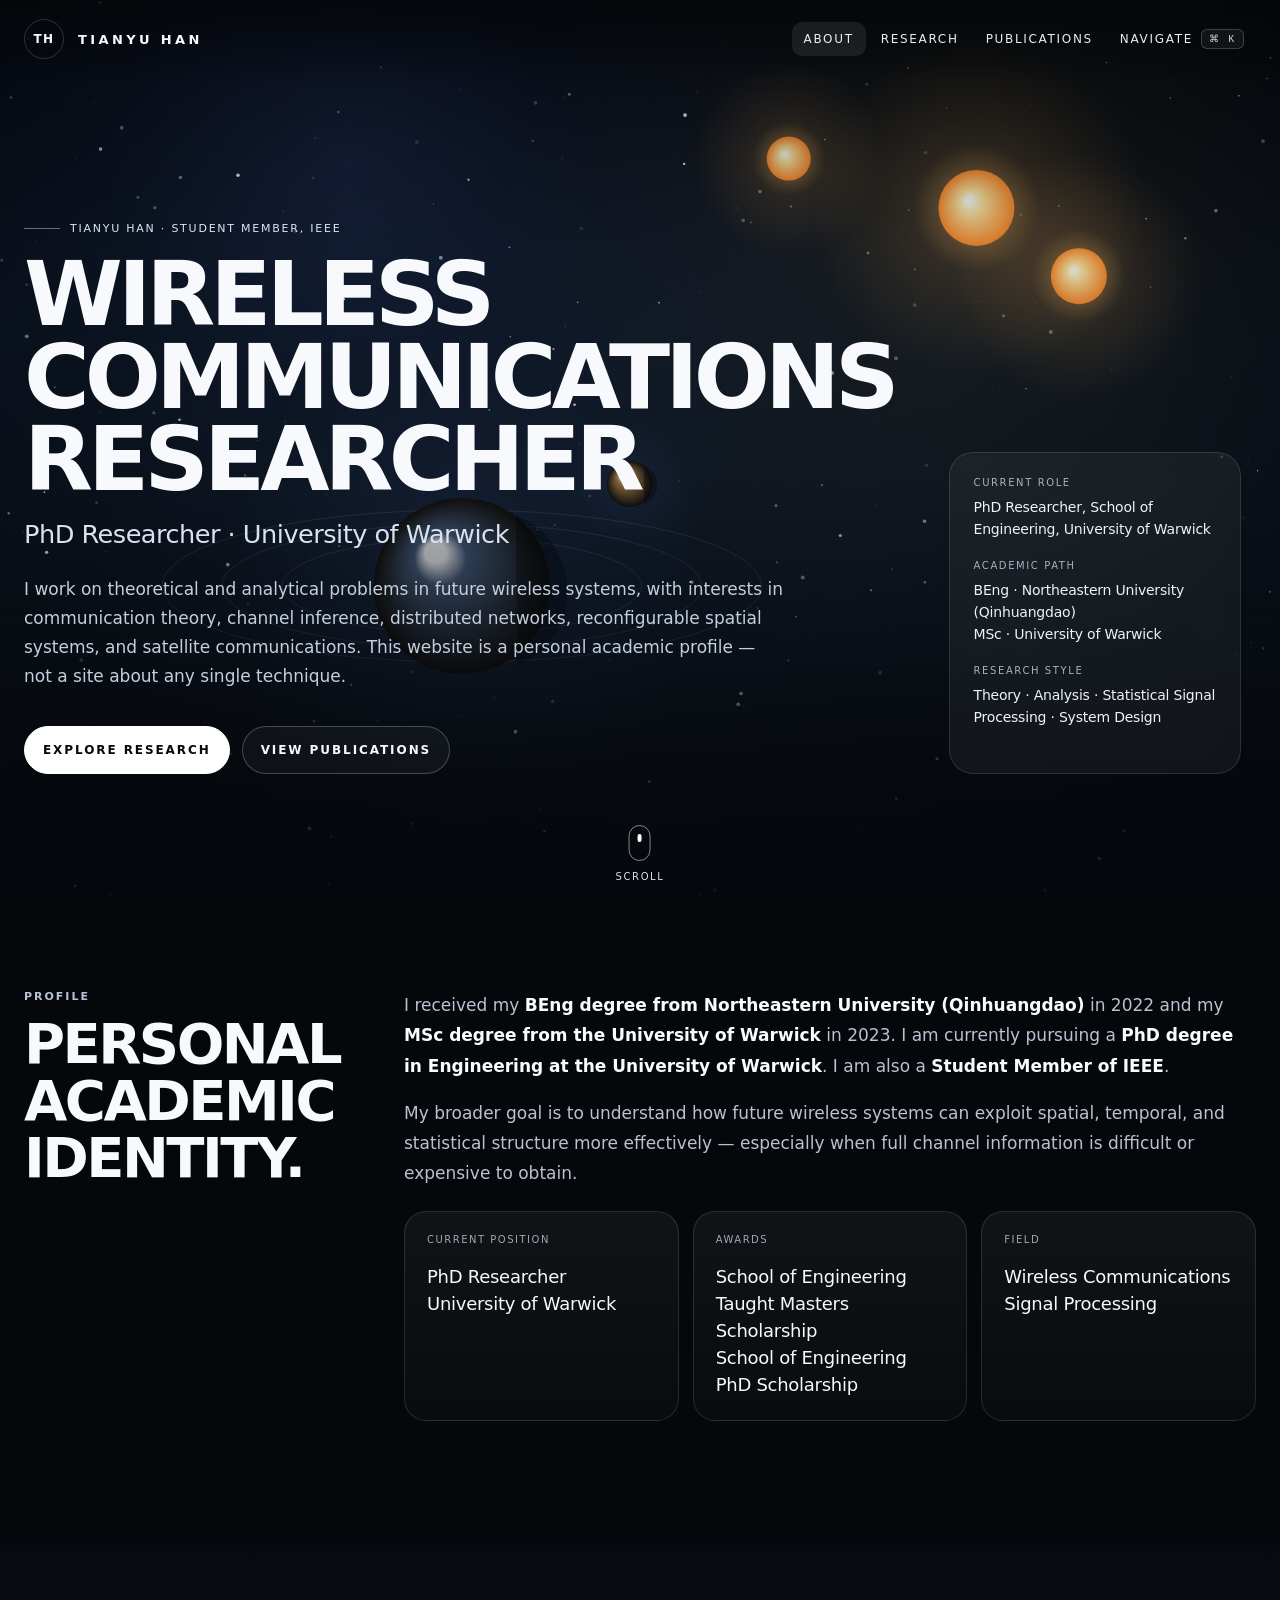
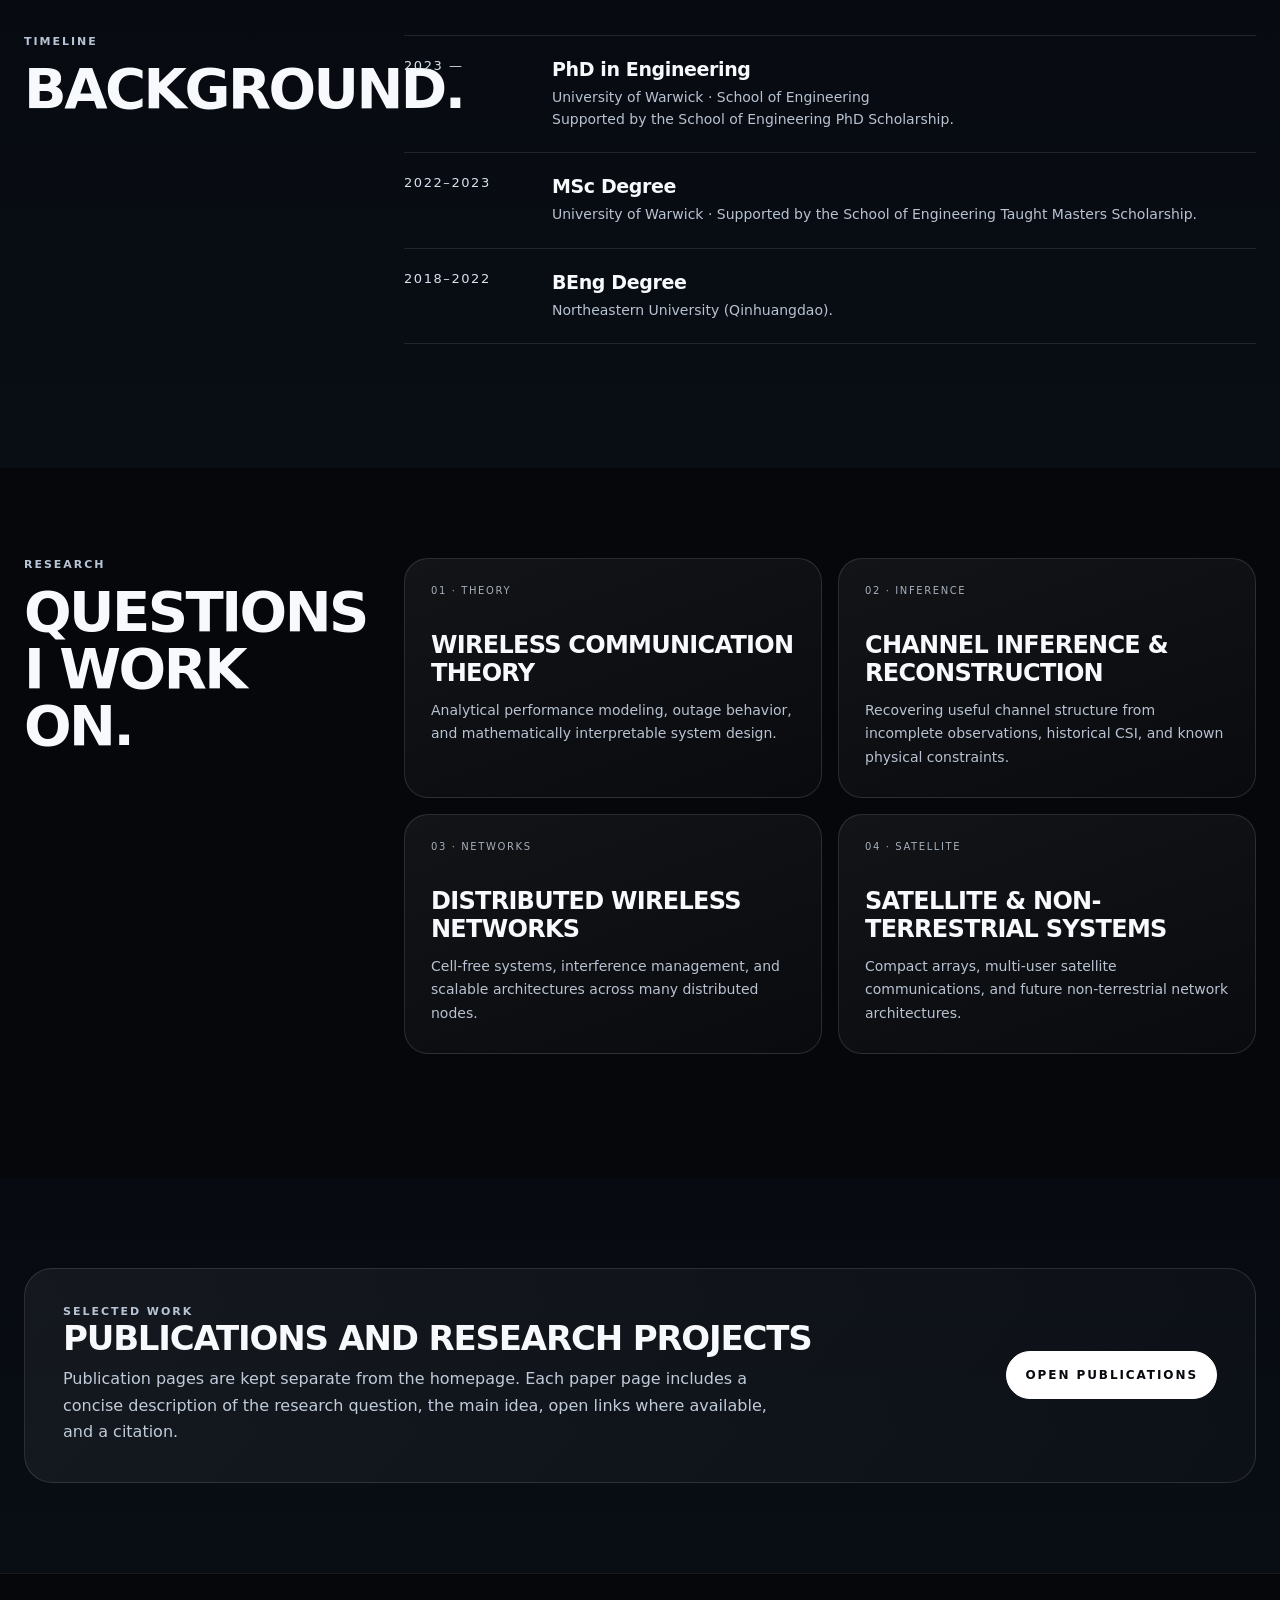
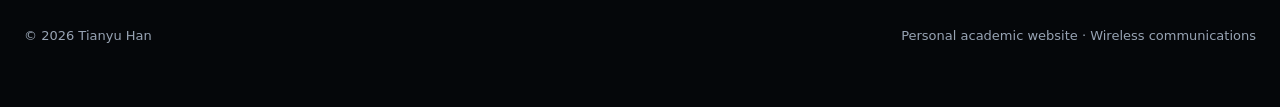
==== index.html @ faf84bc4 "Add files via upload" ====
<!doctype html>
<html lang="en">
<head>
  <meta charset="utf-8">
  <meta name="viewport" content="width=device-width,initial-scale=1">
  <meta name="theme-color" content="#05070a">
  <meta name="description" content="Tianyu Han — PhD researcher in wireless communications at the University of Warwick.">
  <title>Tianyu Han — Wireless Communications Researcher</title>
  <link rel="icon" href="favicon.svg" type="image/svg+xml">
  <link rel="stylesheet" href="styles.css">
</head>
<body>
<nav class="nav">
  <div class="container nav-inner">
    <a class="brand" href="index.html"><span class="brand-mark">TH</span> Tianyu Han</a>
    <div class="nav-links">
      <a class="nav-link active" href="index.html">About</a>
      <a class="nav-link" href="research.html">Research</a>
      <a class="nav-link" href="publications.html">Publications</a>
      <button class="cmd-btn" data-command-open>Navigate <kbd>⌘ K</kbd></button>
    </div>
  </div>
</nav>

<main>
<section class="hero">
  <canvas id="heroSpace"></canvas>
  <div class="container hero-content">
    <div>
      <div class="eyebrow reveal">Tianyu Han · Student Member, IEEE</div>
      <h1 class="reveal">Wireless Communications<br>Researcher</h1>
      <div class="role reveal">PhD Researcher · University of Warwick</div>
      <div class="hero-copy reveal">
        I work on theoretical and analytical problems in future wireless systems, with interests in
        communication theory, channel inference, distributed networks, reconfigurable spatial systems,
        and satellite communications. This website is a personal academic profile — not a site about any
        single technique.
      </div>
      <div class="hero-actions reveal">
        <a class="btn primary" data-magnetic href="research.html">Explore research</a>
        <a class="btn" data-magnetic href="publications.html">View publications</a>
      </div>
    </div>

    <aside class="hero-side reveal">
      <div class="side-label">Current role</div>
      <div class="side-value">PhD Researcher, School of Engineering, University of Warwick</div>
      <div class="side-label">Academic path</div>
      <div class="side-value">BEng · Northeastern University (Qinhuangdao)<br>MSc · University of Warwick</div>
      <div class="side-label">Research style</div>
      <div class="side-value">Theory · Analysis · Statistical Signal Processing · System Design</div>
    </aside>
  </div>
  <div class="scroll-indicator">
    <div class="mouse"></div>
    <span>Scroll</span>
  </div>
</section>

<section class="section">
  <div class="container section-header">
    <div class="reveal">
      <div class="kicker">Profile</div>
      <h2>Personal academic identity.</h2>
    </div>
    <div>
      <div class="prose reveal">
        <p>
          I received my <strong>BEng degree from Northeastern University (Qinhuangdao)</strong> in 2022 and my
          <strong>MSc degree from the University of Warwick</strong> in 2023. I am currently pursuing a
          <strong>PhD degree in Engineering at the University of Warwick</strong>. I am also a
          <strong>Student Member of IEEE</strong>.
        </p>
        <p>
          My broader goal is to understand how future wireless systems can exploit spatial, temporal, and statistical
          structure more effectively — especially when full channel information is difficult or expensive to obtain.
        </p>
      </div>

      <div class="stat-grid reveal">
        <div class="stat-card">
          <div class="stat-label">Current position</div>
          <div class="stat-value">PhD Researcher<br>University of Warwick</div>
        </div>
        <div class="stat-card">
          <div class="stat-label">Awards</div>
          <div class="stat-value">School of Engineering Taught Masters Scholarship<br>School of Engineering PhD Scholarship</div>
        </div>
        <div class="stat-card">
          <div class="stat-label">Field</div>
          <div class="stat-value">Wireless Communications<br>Signal Processing</div>
        </div>
      </div>
    </div>
  </div>
</section>

<section class="section alt">
  <div class="container section-header">
    <div class="reveal">
      <div class="kicker">Timeline</div>
      <h2>Background.</h2>
    </div>
    <div class="timeline reveal">
      <div class="timeline-row">
        <div class="timeline-year">2023 —</div>
        <div>
          <div class="timeline-title">PhD in Engineering</div>
          <div class="timeline-meta">University of Warwick · School of Engineering<br>Supported by the School of Engineering PhD Scholarship.</div>
        </div>
      </div>
      <div class="timeline-row">
        <div class="timeline-year">2022–2023</div>
        <div>
          <div class="timeline-title">MSc Degree</div>
          <div class="timeline-meta">University of Warwick · Supported by the School of Engineering Taught Masters Scholarship.</div>
        </div>
      </div>
      <div class="timeline-row">
        <div class="timeline-year">2018–2022</div>
        <div>
          <div class="timeline-title">BEng Degree</div>
          <div class="timeline-meta">Northeastern University (Qinhuangdao).</div>
        </div>
      </div>
    </div>
  </div>
</section>

<section class="section">
  <div class="container section-header">
    <div class="reveal">
      <div class="kicker">Research</div>
      <h2>Questions I work on.</h2>
    </div>
    <div class="research-grid">
      <a class="research-card reveal" href="research.html#theory">
        <div class="research-index">01 · Theory</div>
        <h3>Wireless communication theory</h3>
        <p>Analytical performance modeling, outage behavior, and mathematically interpretable system design.</p>
      </a>
      <a class="research-card reveal" href="research.html#inference">
        <div class="research-index">02 · Inference</div>
        <h3>Channel inference & reconstruction</h3>
        <p>Recovering useful channel structure from incomplete observations, historical CSI, and known physical constraints.</p>
      </a>
      <a class="research-card reveal" href="research.html#distributed">
        <div class="research-index">03 · Networks</div>
        <h3>Distributed wireless networks</h3>
        <p>Cell-free systems, interference management, and scalable architectures across many distributed nodes.</p>
      </a>
      <a class="research-card reveal" href="research.html#satellite">
        <div class="research-index">04 · Satellite</div>
        <h3>Satellite & non-terrestrial systems</h3>
        <p>Compact arrays, multi-user satellite communications, and future non-terrestrial network architectures.</p>
      </a>
    </div>
  </div>
</section>

<section class="section alt">
  <div class="container">
    <div class="cta-band reveal">
      <div>
        <div class="kicker">Selected work</div>
        <h3>Publications and research projects</h3>
        <p>
          Publication pages are kept separate from the homepage. Each paper page includes a concise description of the
          research question, the main idea, open links where available, and a citation.
        </p>
      </div>
      <a class="btn primary" href="publications.html">Open publications</a>
    </div>
  </div>
</section>
</main>

<footer class="footer">
  <div class="container footer-row">
    <div>© 2026 Tianyu Han</div>
    <div>Personal academic website · Wireless communications</div>
  </div>
</footer>


<div class="command-overlay">
  <div class="command" role="dialog" aria-modal="true" aria-label="Quick navigation">
    <input type="text" placeholder="Search pages or publications…">
    <div class="command-list">
      <div class="command-item" data-href="index.html"><span>About Tianyu Han</span><small>Home</small></div>
      <div class="command-item" data-href="research.html"><span>Research</span><small>Overview</small></div>
      <div class="command-item" data-href="publications.html"><span>Publications</span><small>Selected work</small></div>
      <div class="command-item" data-href="papers/cell-free-fama.html"><span>Cell-Free Fluid Antenna Multiple Access Networks</span><small>TWC 2025</small></div>
      <div class="command-item" data-href="papers/satellite-fluid-array.html"><span>Compact Ultra Massive Array for Satellite Communications</span><small>JSAC 2026</small></div>
      <div class="command-item" data-href="papers/semi-blind-fas.html"><span>Semi-Blind Port Selection</span><small>TWC 2026</small></div>
      <div class="command-item" data-href="papers/cell-free-performance.html"><span>Performance Analysis in Cell-Free Networks</span><small>GLOBECOM 2025</small></div>
    </div>
  </div>
</div>

<script src="script.js"></script>
</body>
</html>
---- styles.css ----
:root{
  --bg:#05070a;
  --bg-2:#0a0f16;
  --surface:#0d131b;
  --surface-2:#121a24;
  --panel:rgba(255,255,255,.04);
  --line:rgba(255,255,255,.12);
  --text:#f7f9fc;
  --muted:#b8c2d1;
  --muted-2:#8d97a6;
  --accent:#d6b26a;
  --accent-2:#6ea6ff;
  --radius:22px;
  --max:1240px;
  --mx:50vw;
  --my:40vh;
}
*{box-sizing:border-box}
html{scroll-behavior:smooth}
body{
  margin:0;
  color:var(--text);
  background:
    radial-gradient(1100px 680px at var(--mx) var(--my), rgba(110,166,255,.08), transparent 62%),
    linear-gradient(180deg,#05070a 0%,#06090e 28%,#070b11 60%,#05070a 100%);
  font-family:Inter, ui-sans-serif, system-ui, -apple-system, BlinkMacSystemFont, "Segoe UI", sans-serif;
  overflow-x:hidden;
}
a{color:inherit;text-decoration:none}
button,input{font:inherit}
img{max-width:100%;display:block}
::selection{background:rgba(214,178,106,.32)}
.container{width:min(var(--max),calc(100% - 48px));margin:auto}

.nav{
  position:fixed;top:0;left:0;right:0;z-index:100;
  background:linear-gradient(180deg,rgba(5,7,10,.82),rgba(5,7,10,.42),transparent);
  transition:.2s ease
}
.nav.scrolled{background:rgba(5,7,10,.78);backdrop-filter:blur(14px);border-bottom:1px solid rgba(255,255,255,.06)}
.nav-inner{height:78px;display:flex;align-items:center;justify-content:space-between;gap:22px}
.brand{
  display:flex;align-items:center;gap:14px;
  font-size:13px;text-transform:uppercase;letter-spacing:.26em;font-weight:720
}
.brand-mark{
  width:40px;height:40px;border:1px solid rgba(255,255,255,.16);border-radius:50%;
  display:grid;place-items:center;font-size:12px;letter-spacing:.12em
}
.nav-links{display:flex;align-items:center;gap:3px}
.nav-link,.cmd-btn{
  border:0;background:transparent;color:#e8edf6;padding:10px 12px;border-radius:10px;
  font-size:12px;text-transform:uppercase;letter-spacing:.14em;cursor:pointer;transition:.18s ease
}
.nav-link:hover,.nav-link.active,.cmd-btn:hover{background:rgba(255,255,255,.08)}
.cmd-btn{display:flex;align-items:center;gap:8px}
kbd{
  font-size:10px;padding:3px 7px;border:1px solid rgba(255,255,255,.18);
  border-radius:6px;color:#cfd6e0;background:rgba(255,255,255,.05)
}

.hero{
  position:relative;min-height:100svh;display:grid;align-items:end;
  overflow:hidden;background:#04070b
}
.hero canvas{position:absolute;inset:0;width:100%;height:100%;z-index:0}
.hero::after{
  content:"";position:absolute;inset:0;z-index:1;
  background:
    linear-gradient(180deg,rgba(2,4,7,.38) 0%,rgba(2,4,7,.14) 28%,rgba(4,7,11,.25) 54%,rgba(4,7,11,.92) 100%);
}
.hero-content{
  position:relative;z-index:2;padding:160px 0 72px;
  display:grid;grid-template-columns:1.05fr .95fr;gap:54px;align-items:end
}
.eyebrow{
  display:inline-flex;align-items:center;gap:10px;
  font-size:11px;text-transform:uppercase;letter-spacing:.16em;color:#dbe5f3
}
.eyebrow::before{
  content:"";width:36px;height:1px;background:rgba(255,255,255,.4)
}
.hero h1{
  margin:18px 0 16px;max-width:920px;
  font-size:clamp(56px,7vw,98px);line-height:.92;letter-spacing:-.055em;
  text-transform:uppercase;font-weight:720
}
.hero .role{
  font-size:clamp(20px,2vw,26px);line-height:1.4;color:#d9e2ef;letter-spacing:-.02em
}
.hero-copy{
  max-width:760px;color:#c3cfdd;font-size:17px;line-height:1.72;margin-top:22px
}
.hero-actions{display:flex;gap:12px;flex-wrap:wrap;margin-top:34px}
.btn{
  min-height:48px;padding:0 18px;border-radius:999px;border:1px solid rgba(255,255,255,.22);
  background:rgba(255,255,255,.04);color:var(--text);display:inline-flex;align-items:center;justify-content:center;
  font-size:12px;text-transform:uppercase;letter-spacing:.16em;font-weight:700;cursor:pointer;transition:.2s ease
}
.btn:hover{transform:translateY(-2px);background:rgba(255,255,255,.08)}
.btn.primary{background:#fff;color:#07090e;border-color:#fff}
.hero-side{
  justify-self:end;max-width:360px;padding:24px;border-radius:24px;background:rgba(255,255,255,.05);
  border:1px solid rgba(255,255,255,.12);backdrop-filter:blur(10px)
}
.side-label{
  font-size:10px;text-transform:uppercase;letter-spacing:.16em;color:#b4becc;margin-bottom:9px
}
.side-value{
  font-size:17px;line-height:1.55;letter-spacing:-.015em;margin-bottom:18px;color:#f4f7fb
}
.scroll-indicator{
  position:absolute;left:50%;bottom:18px;transform:translateX(-50%);
  z-index:3;display:flex;flex-direction:column;align-items:center;gap:10px;
  font-size:10px;text-transform:uppercase;letter-spacing:.16em;color:#d9e1ed
}
.scroll-indicator .mouse{
  width:22px;height:36px;border:1px solid rgba(255,255,255,.5);border-radius:999px;position:relative
}
.scroll-indicator .mouse::before{
  content:"";position:absolute;left:50%;top:8px;transform:translateX(-50%);
  width:4px;height:8px;border-radius:999px;background:#fff;animation:scrollDot 1.5s infinite
}
@keyframes scrollDot{
  0%{opacity:0;transform:translate(-50%,0)}
  30%{opacity:1}
  100%{opacity:0;transform:translate(-50%,12px)}
}

.section{position:relative;padding:90px 0;background:var(--bg)}
.section.alt{background:linear-gradient(180deg,#070b11 0%,#090e14 100%)}
.section-header{
  display:grid;grid-template-columns:320px 1fr;gap:60px;align-items:start;margin-bottom:34px
}
.kicker{
  font-size:11px;text-transform:uppercase;letter-spacing:.18em;color:#b8c4d5;font-weight:740
}
.section h2{
  margin:12px 0 0;font-size:clamp(34px,4.5vw,56px);line-height:1.02;letter-spacing:-.045em;
  text-transform:uppercase;font-weight:700
}
.prose{font-size:17px;line-height:1.78;color:var(--muted)}
.prose p:first-child{margin-top:0}
.prose strong{color:#f8fbff}

.stat-grid{display:grid;grid-template-columns:repeat(3,1fr);gap:14px;margin-top:22px}
.stat-card{
  min-height:150px;padding:22px;border-radius:22px;border:1px solid var(--line);
  background:linear-gradient(180deg,rgba(255,255,255,.05),rgba(255,255,255,.02))
}
.stat-label{font-size:10px;text-transform:uppercase;letter-spacing:.15em;color:#9ea8b5}
.stat-value{margin-top:18px;font-size:18px;line-height:1.5;letter-spacing:-.015em}
.timeline{border-top:1px solid rgba(255,255,255,.1)}
.timeline-row{
  display:grid;grid-template-columns:120px 1fr;gap:28px;
  padding:22px 0;border-bottom:1px solid rgba(255,255,255,.1)
}
.timeline-year{font-size:13px;color:#d7e1ef;text-transform:uppercase;letter-spacing:.12em}
.timeline-title{font-size:19px;letter-spacing:-.02em;font-weight:650}
.timeline-meta{margin-top:6px;color:var(--muted);line-height:1.6;font-size:14px}

.research-grid{display:grid;grid-template-columns:repeat(2,minmax(0,1fr));gap:16px}
.research-card{
  min-height:240px;padding:26px;border-radius:24px;border:1px solid var(--line);
  background:linear-gradient(160deg,rgba(255,255,255,.055),rgba(255,255,255,.02));
  transition:.2s ease
}
.research-card:hover{transform:translateY(-4px);box-shadow:0 14px 40px rgba(0,0,0,.22)}
.research-index{font-size:10px;text-transform:uppercase;letter-spacing:.16em;color:#a6b0bc}
.research-card h3{
  margin:36px 0 12px;font-size:24px;line-height:1.15;letter-spacing:-.03em;text-transform:uppercase
}
.research-card p{margin:0;color:var(--muted);line-height:1.66;font-size:14px}

.cta-band{
  display:grid;grid-template-columns:1fr auto;gap:26px;align-items:center;
  padding:36px 38px;border-radius:28px;border:1px solid rgba(255,255,255,.12);
  background:linear-gradient(135deg,rgba(255,255,255,.055),rgba(255,255,255,.02))
}
.cta-band h3{margin:0 0 8px;font-size:34px;letter-spacing:-.035em;text-transform:uppercase}
.cta-band p{margin:0;color:#c0cbda;line-height:1.66;max-width:720px}

.page-hero{
  padding:152px 0 62px;
  background:
    linear-gradient(180deg,rgba(6,9,14,.72),rgba(6,9,14,.9)),
    radial-gradient(900px 380px at 50% -5%, rgba(214,178,106,.12), transparent 55%);
}
.page-hero h1{
  margin:14px 0 16px;font-size:clamp(44px,5vw,70px);line-height:.98;letter-spacing:-.05em;
  text-transform:uppercase;font-weight:720
}
.page-hero p{max-width:760px;color:#c3cfdd;font-size:17px;line-height:1.74}

.pub-groups{display:grid;gap:56px}
.group-head{display:flex;justify-content:space-between;gap:24px;align-items:end;margin-bottom:20px}
.group-head h2{margin:0;font-size:30px;letter-spacing:-.035em;text-transform:uppercase}
.group-head span{font-size:12px;color:#93a0b1;text-transform:uppercase;letter-spacing:.14em}
.pub-grid{display:grid;grid-template-columns:repeat(2,minmax(0,1fr));gap:18px}
.pub-card{
  min-height:500px;padding:24px;border-radius:24px;border:1px solid var(--line);
  background:linear-gradient(160deg,rgba(255,255,255,.055),rgba(255,255,255,.02));
  position:relative;overflow:hidden;transition:.2s ease
}
.pub-card:hover{transform:translateY(-5px);box-shadow:0 14px 42px rgba(0,0,0,.24)}
.pub-top{display:flex;justify-content:space-between;gap:12px}
.pub-num{font-size:10px;text-transform:uppercase;letter-spacing:.16em;color:#a8b2bf}
.pub-venue{font-size:11px;padding:7px 9px;border-radius:999px;background:rgba(255,255,255,.08);color:#d4dbe5}
.pub-card h3{
  margin:28px 0 13px;font-size:25px;line-height:1.16;letter-spacing:-.035em;text-transform:uppercase
}
.pub-authors{font-size:13px;color:var(--muted);line-height:1.55}
.pub-thumb{
  margin-top:18px;height:185px;border-radius:16px;border:1px solid rgba(255,255,255,.12);
  overflow:hidden;background:#0d131b;display:flex;align-items:center
}
.pub-thumb img{width:100%;height:100%;object-fit:cover}
.pub-thumb.placeholder{padding:18px;color:#a8b2c0;font-size:13px;line-height:1.58}
.pub-bottom{
  position:absolute;left:24px;right:24px;bottom:22px;display:flex;align-items:center;justify-content:space-between
}
.pub-open{font-size:12px;text-transform:uppercase;letter-spacing:.15em;font-weight:740}
.circle-arrow{width:36px;height:36px;border-radius:50%;display:grid;place-items:center;background:#fff;color:#07090e}

.paper-hero{
  padding:140px 0 48px;
  background:
    linear-gradient(180deg,rgba(6,9,14,.76),rgba(6,9,14,.92)),
    radial-gradient(800px 320px at 50% 0%, rgba(110,166,255,.11), transparent 60%);
}
.back{font-size:12px;text-transform:uppercase;letter-spacing:.15em;color:#d3dbe5}
.paper-title{
  max-width:980px;margin:24px 0 18px;font-size:clamp(38px,4.7vw,62px);line-height:1.04;
  letter-spacing:-.045em;text-transform:uppercase;font-weight:720
}
.paper-authors{max-width:920px;color:#c8d3e2;font-size:16px;line-height:1.62}
.paper-meta{display:flex;gap:8px;flex-wrap:wrap;margin-top:24px}
.pill{
  font-size:11px;padding:7px 9px;border-radius:999px;background:rgba(255,255,255,.07);
  border:1px solid rgba(255,255,255,.12);color:#dde5f0;text-transform:uppercase;letter-spacing:.08em
}
.paper-layout{display:grid;grid-template-columns:minmax(0,1fr) 310px;gap:22px;padding:24px 0 88px}
.paper-main,.paper-side{
  border:1px solid var(--line);border-radius:24px;
  background:linear-gradient(160deg,rgba(255,255,255,.055),rgba(255,255,255,.02))
}
.paper-main{padding:30px}
.paper-main h2{
  margin:10px 0 14px;font-size:25px;letter-spacing:-.025em;text-transform:uppercase
}
.paper-main p,.paper-main li{color:var(--muted);line-height:1.76}
.paper-main ul{padding-left:20px}
.figure-wrap{
  margin:26px 0 28px;padding:18px;border-radius:18px;background:rgba(255,255,255,.03);
  border:1px solid rgba(255,255,255,.11)
}
.figure-wrap img{border-radius:10px;border:1px solid rgba(255,255,255,.12)}
.figure-caption{margin-top:12px;font-size:12px;color:#aab5c3;line-height:1.6}
.paper-side{padding:20px;height:max-content;position:sticky;top:98px}
.side-label{font-size:10px;text-transform:uppercase;letter-spacing:.16em;color:#a8b2bf;margin-bottom:8px}
.side-value{font-size:14px;line-height:1.58;margin-bottom:20px;overflow-wrap:anywhere;color:#eef3fb}
.citation{
  background:rgba(255,255,255,.035);border:1px solid rgba(255,255,255,.12);border-radius:14px;
  padding:16px;color:#d7dee9;font-family:ui-monospace,SFMono-Regular,Menlo,monospace;font-size:12px;line-height:1.6
}
.link-row{display:flex;gap:10px;flex-wrap:wrap;margin-top:28px}
.copy{width:100%;margin-top:10px}

.command-overlay{
  position:fixed;inset:0;z-index:130;display:none;place-items:start center;padding-top:12vh;
  background:rgba(5,7,10,.72);backdrop-filter:blur(16px)
}
.command-overlay.open{display:grid}
.command{
  width:min(720px,calc(100% - 28px));border:1px solid rgba(255,255,255,.12);border-radius:22px;
  overflow:hidden;background:#0b1017;box-shadow:0 30px 100px rgba(0,0,0,.45)
}
.command input{
  width:100%;height:64px;border:0;border-bottom:1px solid rgba(255,255,255,.1);
  background:transparent;color:#f7f9fc;outline:0;padding:0 18px;font-size:16px
}
.command-list{padding:8px;max-height:430px;overflow:auto}
.command-item{
  padding:12px 13px;border-radius:12px;display:flex;justify-content:space-between;gap:18px;
  cursor:pointer;color:#d6deea
}
.command-item:hover{background:rgba(255,255,255,.06)}
.command-item small{color:#9ba7b7}

.footer{
  padding:54px 0 64px;border-top:1px solid rgba(255,255,255,.08);color:#97a3b3;font-size:13px;
  background:#05070a
}
.footer-row{display:flex;justify-content:space-between;gap:20px;flex-wrap:wrap}

.not-found{min-height:75vh;display:grid;place-items:center;text-align:center;background:#05070a}
.not-found h1{margin:0;font-size:86px;letter-spacing:-.06em}
.not-found p{color:var(--muted)}

@media(max-width:980px){
  .hero-content,.section-header,.paper-layout{grid-template-columns:1fr}
  .hero-side{justify-self:start;max-width:100%}
  .stat-grid{grid-template-columns:1fr}
  .research-grid,.pub-grid{grid-template-columns:1fr}
  .paper-side{position:static}
}
@media(max-width:640px){
  .container{width:min(100% - 24px,var(--max))}
  .nav-links .nav-link{display:none}
  .hero h1{font-size:54px}
  .hero-content{padding-top:132px;padding-bottom:84px}
  .section{padding:68px 0}
  .timeline-row{grid-template-columns:82px 1fr}
  .cta-band{grid-template-columns:1fr;padding:28px}
  .group-head{display:block}.group-head span{display:block;margin-top:6px}
}
@media(prefers-reduced-motion:reduce){
  *{scroll-behavior:auto!important;transition:none!important;animation:none!important}
}
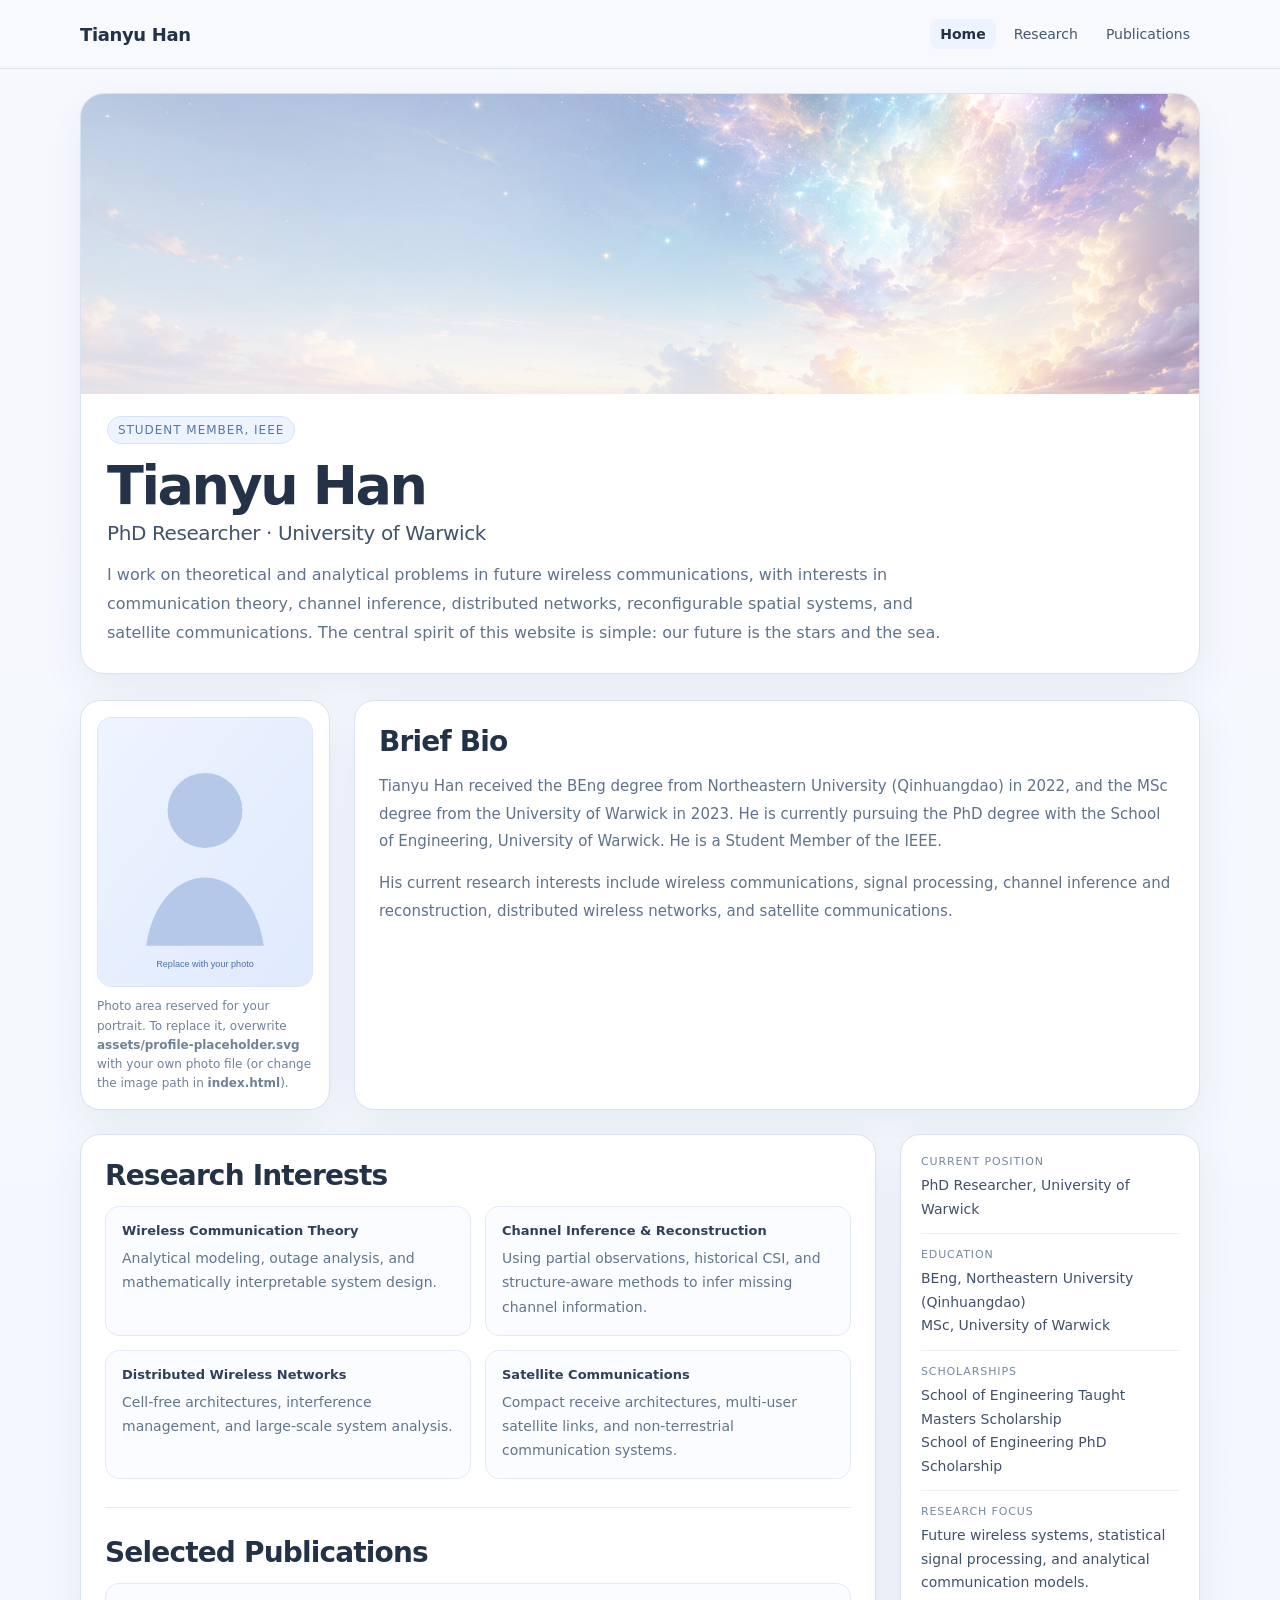
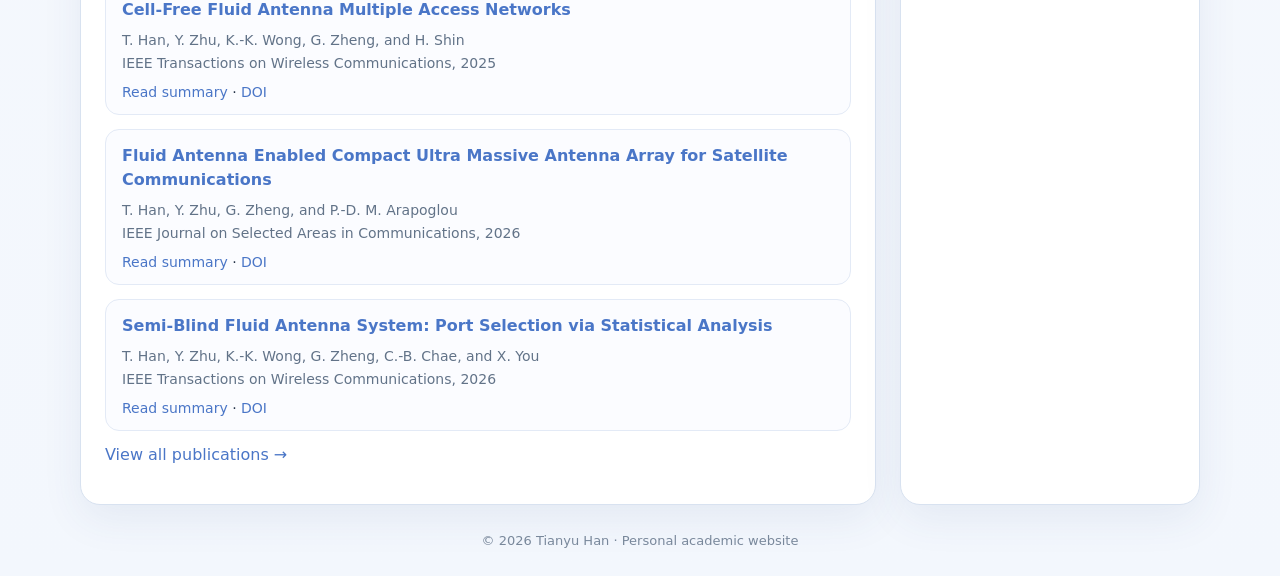
==== commit 9fe8d89e: "Add files via upload" ====
--- a/index.html
+++ b/index.html
@@ -3,201 +3,139 @@
 <head>
   <meta charset="utf-8">
   <meta name="viewport" content="width=device-width,initial-scale=1">
-  <meta name="theme-color" content="#05070a">
   <meta name="description" content="Tianyu Han — PhD researcher in wireless communications at the University of Warwick.">
-  <title>Tianyu Han — Wireless Communications Researcher</title>
+  <title>Tianyu Han</title>
   <link rel="icon" href="favicon.svg" type="image/svg+xml">
   <link rel="stylesheet" href="styles.css">
 </head>
 <body>
+
+<a class="skip" href="#main">Skip to content</a>
 <nav class="nav">
   <div class="container nav-inner">
-    <a class="brand" href="index.html"><span class="brand-mark">TH</span> Tianyu Han</a>
+    <div class="brand">Tianyu Han</div>
     <div class="nav-links">
-      <a class="nav-link active" href="index.html">About</a>
-      <a class="nav-link" href="research.html">Research</a>
-      <a class="nav-link" href="publications.html">Publications</a>
-      <button class="cmd-btn" data-command-open>Navigate <kbd>⌘ K</kbd></button>
+      <a href="index.html" style="font-weight:700;color:#243044;background:#eef4ff">Home</a><a href="research.html">Research</a><a href="publications.html">Publications</a>
     </div>
   </div>
 </nav>
 
-<main>
-<section class="hero">
-  <canvas id="heroSpace"></canvas>
-  <div class="container hero-content">
-    <div>
-      <div class="eyebrow reveal">Tianyu Han · Student Member, IEEE</div>
-      <h1 class="reveal">Wireless Communications<br>Researcher</h1>
-      <div class="role reveal">PhD Researcher · University of Warwick</div>
-      <div class="hero-copy reveal">
-        I work on theoretical and analytical problems in future wireless systems, with interests in
-        communication theory, channel inference, distributed networks, reconfigurable spatial systems,
-        and satellite communications. This website is a personal academic profile — not a site about any
-        single technique.
+
+<div class="container">
+  <header class="hero" aria-label="Homepage hero">
+    <div class="hero-cover" role="img" aria-label="Bright cosmic-ocean background representing a future among the stars and the sea"></div>
+    <div class="hero-body">
+      <div class="badge">Student Member, IEEE</div>
+      <h1>Tianyu Han</h1>
+      <p class="subtitle">PhD Researcher · University of Warwick</p>
+      <p class="statement">
+        I work on theoretical and analytical problems in future wireless communications, with interests in communication theory,
+        channel inference, distributed networks, reconfigurable spatial systems, and satellite communications.
+        The central spirit of this website is simple: our future is the stars and the sea.
+      </p>
+    </div>
+  </header>
+
+  <section class="profile-row" aria-label="Profile and photo">
+    <aside class="photo-card">
+      <img src="assets/profile-placeholder.svg" alt="Photo placeholder for Tianyu Han">
+      <div class="photo-note">
+        Photo area reserved for your portrait. To replace it, overwrite
+        <strong>assets/profile-placeholder.svg</strong> with your own photo file
+        (or change the image path in <strong>index.html</strong>).
       </div>
-      <div class="hero-actions reveal">
-        <a class="btn primary" data-magnetic href="research.html">Explore research</a>
-        <a class="btn" data-magnetic href="publications.html">View publications</a>
-      </div>
+    </aside>
+
+    <div class="content-card prose">
+      <section class="section" style="margin-top:0;padding-top:0">
+        <h2>Brief Bio</h2>
+        <p>
+          Tianyu Han received the BEng degree from Northeastern University (Qinhuangdao) in 2022,
+          and the MSc degree from the University of Warwick in 2023. He is currently pursuing the
+          PhD degree with the School of Engineering, University of Warwick. He is a Student Member of the IEEE.
+        </p>
+        <p>
+          His current research interests include wireless communications, signal processing, channel inference and
+          reconstruction, distributed wireless networks, and satellite communications.
+        </p>
+      </section>
+    </div>
+  </section>
+
+  <main id="main" class="main">
+    <div class="content-card">
+      <section class="section prose" id="interests" style="margin-top:0;padding-top:0">
+        <h2>Research Interests</h2>
+        <div class="simple-grid">
+          <div class="info-box">
+            <div class="title">Wireless Communication Theory</div>
+            <div class="text">Analytical modeling, outage analysis, and mathematically interpretable system design.</div>
+          </div>
+          <div class="info-box">
+            <div class="title">Channel Inference & Reconstruction</div>
+            <div class="text">Using partial observations, historical CSI, and structure-aware methods to infer missing channel information.</div>
+          </div>
+          <div class="info-box">
+            <div class="title">Distributed Wireless Networks</div>
+            <div class="text">Cell-free architectures, interference management, and large-scale system analysis.</div>
+          </div>
+          <div class="info-box">
+            <div class="title">Satellite Communications</div>
+            <div class="text">Compact receive architectures, multi-user satellite links, and non-terrestrial communication systems.</div>
+          </div>
+        </div>
+      </section>
+
+      <section class="section" id="selected-publications">
+        <h2>Selected Publications</h2>
+        <div class="pub-list">
+          
+    <div class="pub-item">
+      <div class="pub-title"><a href="papers/cell-free-fama.html">Cell-Free Fluid Antenna Multiple Access Networks</a></div>
+      <div class="pub-meta">T. Han, Y. Zhu, K.-K. Wong, G. Zheng, and H. Shin<br>IEEE Transactions on Wireless Communications, 2025</div>
+      <div class="pub-actions"><a href="papers/cell-free-fama.html">Read summary</a> · <a href="https://doi.org/10.1109/TWC.2025.3559441" target="_blank" rel="noopener">DOI</a></div>
+    </div>
+    
+    <div class="pub-item">
+      <div class="pub-title"><a href="papers/satellite-fluid-array.html">Fluid Antenna Enabled Compact Ultra Massive Antenna Array for Satellite Communications</a></div>
+      <div class="pub-meta">T. Han, Y. Zhu, G. Zheng, and P.-D. M. Arapoglou<br>IEEE Journal on Selected Areas in Communications, 2026</div>
+      <div class="pub-actions"><a href="papers/satellite-fluid-array.html">Read summary</a> · <a href="https://doi.org/10.1109/JSAC.2025.3616279" target="_blank" rel="noopener">DOI</a></div>
+    </div>
+    
+    <div class="pub-item">
+      <div class="pub-title"><a href="papers/semi-blind-fas.html">Semi-Blind Fluid Antenna System: Port Selection via Statistical Analysis</a></div>
+      <div class="pub-meta">T. Han, Y. Zhu, K.-K. Wong, G. Zheng, C.-B. Chae, and X. You<br>IEEE Transactions on Wireless Communications, 2026</div>
+      <div class="pub-actions"><a href="papers/semi-blind-fas.html">Read summary</a> · <a href="https://doi.org/10.1109/TWC.2026.3722171" target="_blank" rel="noopener">DOI</a></div>
+    </div>
+    
+        </div>
+        <p style="margin-top:14px"><a href="publications.html">View all publications →</a></p>
+      </section>
     </div>
 
-    <aside class="hero-side reveal">
-      <div class="side-label">Current role</div>
-      <div class="side-value">PhD Researcher, School of Engineering, University of Warwick</div>
-      <div class="side-label">Academic path</div>
-      <div class="side-value">BEng · Northeastern University (Qinhuangdao)<br>MSc · University of Warwick</div>
-      <div class="side-label">Research style</div>
-      <div class="side-value">Theory · Analysis · Statistical Signal Processing · System Design</div>
-    </aside>
-  </div>
-  <div class="scroll-indicator">
-    <div class="mouse"></div>
-    <span>Scroll</span>
-  </div>
-</section>
-
-<section class="section">
-  <div class="container section-header">
-    <div class="reveal">
-      <div class="kicker">Profile</div>
-      <h2>Personal academic identity.</h2>
-    </div>
-    <div>
-      <div class="prose reveal">
-        <p>
-          I received my <strong>BEng degree from Northeastern University (Qinhuangdao)</strong> in 2022 and my
-          <strong>MSc degree from the University of Warwick</strong> in 2023. I am currently pursuing a
-          <strong>PhD degree in Engineering at the University of Warwick</strong>. I am also a
-          <strong>Student Member of IEEE</strong>.
-        </p>
-        <p>
-          My broader goal is to understand how future wireless systems can exploit spatial, temporal, and statistical
-          structure more effectively — especially when full channel information is difficult or expensive to obtain.
-        </p>
-      </div>
-
-      <div class="stat-grid reveal">
-        <div class="stat-card">
-          <div class="stat-label">Current position</div>
-          <div class="stat-value">PhD Researcher<br>University of Warwick</div>
+    <aside class="side-card">
+      <div class="meta-list">
+        <div class="meta-item">
+          <div class="meta-title">Current Position</div>
+          <div class="meta-content">PhD Researcher, University of Warwick</div>
         </div>
-        <div class="stat-card">
-          <div class="stat-label">Awards</div>
-          <div class="stat-value">School of Engineering Taught Masters Scholarship<br>School of Engineering PhD Scholarship</div>
+        <div class="meta-item">
+          <div class="meta-title">Education</div>
+          <div class="meta-content">BEng, Northeastern University (Qinhuangdao)<br>MSc, University of Warwick</div>
         </div>
-        <div class="stat-card">
-          <div class="stat-label">Field</div>
-          <div class="stat-value">Wireless Communications<br>Signal Processing</div>
+        <div class="meta-item">
+          <div class="meta-title">Scholarships</div>
+          <div class="meta-content">School of Engineering Taught Masters Scholarship<br>School of Engineering PhD Scholarship</div>
+        </div>
+        <div class="meta-item">
+          <div class="meta-title">Research Focus</div>
+          <div class="meta-content">Future wireless systems, statistical signal processing, and analytical communication models.</div>
         </div>
       </div>
-    </div>
-  </div>
-</section>
+    </aside>
+  </main>
 
-<section class="section alt">
-  <div class="container section-header">
-    <div class="reveal">
-      <div class="kicker">Timeline</div>
-      <h2>Background.</h2>
-    </div>
-    <div class="timeline reveal">
-      <div class="timeline-row">
-        <div class="timeline-year">2023 —</div>
-        <div>
-          <div class="timeline-title">PhD in Engineering</div>
-          <div class="timeline-meta">University of Warwick · School of Engineering<br>Supported by the School of Engineering PhD Scholarship.</div>
-        </div>
-      </div>
-      <div class="timeline-row">
-        <div class="timeline-year">2022–2023</div>
-        <div>
-          <div class="timeline-title">MSc Degree</div>
-          <div class="timeline-meta">University of Warwick · Supported by the School of Engineering Taught Masters Scholarship.</div>
-        </div>
-      </div>
-      <div class="timeline-row">
-        <div class="timeline-year">2018–2022</div>
-        <div>
-          <div class="timeline-title">BEng Degree</div>
-          <div class="timeline-meta">Northeastern University (Qinhuangdao).</div>
-        </div>
-      </div>
-    </div>
-  </div>
-</section>
-
-<section class="section">
-  <div class="container section-header">
-    <div class="reveal">
-      <div class="kicker">Research</div>
-      <h2>Questions I work on.</h2>
-    </div>
-    <div class="research-grid">
-      <a class="research-card reveal" href="research.html#theory">
-        <div class="research-index">01 · Theory</div>
-        <h3>Wireless communication theory</h3>
-        <p>Analytical performance modeling, outage behavior, and mathematically interpretable system design.</p>
-      </a>
-      <a class="research-card reveal" href="research.html#inference">
-        <div class="research-index">02 · Inference</div>
-        <h3>Channel inference & reconstruction</h3>
-        <p>Recovering useful channel structure from incomplete observations, historical CSI, and known physical constraints.</p>
-      </a>
-      <a class="research-card reveal" href="research.html#distributed">
-        <div class="research-index">03 · Networks</div>
-        <h3>Distributed wireless networks</h3>
-        <p>Cell-free systems, interference management, and scalable architectures across many distributed nodes.</p>
-      </a>
-      <a class="research-card reveal" href="research.html#satellite">
-        <div class="research-index">04 · Satellite</div>
-        <h3>Satellite & non-terrestrial systems</h3>
-        <p>Compact arrays, multi-user satellite communications, and future non-terrestrial network architectures.</p>
-      </a>
-    </div>
-  </div>
-</section>
-
-<section class="section alt">
-  <div class="container">
-    <div class="cta-band reveal">
-      <div>
-        <div class="kicker">Selected work</div>
-        <h3>Publications and research projects</h3>
-        <p>
-          Publication pages are kept separate from the homepage. Each paper page includes a concise description of the
-          research question, the main idea, open links where available, and a citation.
-        </p>
-      </div>
-      <a class="btn primary" href="publications.html">Open publications</a>
-    </div>
-  </div>
-</section>
-</main>
-
-<footer class="footer">
-  <div class="container footer-row">
-    <div>© 2026 Tianyu Han</div>
-    <div>Personal academic website · Wireless communications</div>
-  </div>
-</footer>
-
-
-<div class="command-overlay">
-  <div class="command" role="dialog" aria-modal="true" aria-label="Quick navigation">
-    <input type="text" placeholder="Search pages or publications…">
-    <div class="command-list">
-      <div class="command-item" data-href="index.html"><span>About Tianyu Han</span><small>Home</small></div>
-      <div class="command-item" data-href="research.html"><span>Research</span><small>Overview</small></div>
-      <div class="command-item" data-href="publications.html"><span>Publications</span><small>Selected work</small></div>
-      <div class="command-item" data-href="papers/cell-free-fama.html"><span>Cell-Free Fluid Antenna Multiple Access Networks</span><small>TWC 2025</small></div>
-      <div class="command-item" data-href="papers/satellite-fluid-array.html"><span>Compact Ultra Massive Array for Satellite Communications</span><small>JSAC 2026</small></div>
-      <div class="command-item" data-href="papers/semi-blind-fas.html"><span>Semi-Blind Port Selection</span><small>TWC 2026</small></div>
-      <div class="command-item" data-href="papers/cell-free-performance.html"><span>Performance Analysis in Cell-Free Networks</span><small>GLOBECOM 2025</small></div>
-    </div>
-  </div>
+  <div class="footer">© 2026 Tianyu Han · Personal academic website</div>
 </div>
-
-<script src="script.js"></script>
 </body>
 </html>
--- a/styles.css
+++ b/styles.css
@@ -1,320 +1,210 @@
 
 :root{
-  --bg:#05070a;
-  --bg-2:#0a0f16;
-  --surface:#0d131b;
-  --surface-2:#121a24;
-  --panel:rgba(255,255,255,.04);
-  --line:rgba(255,255,255,.12);
-  --text:#f7f9fc;
-  --muted:#b8c2d1;
-  --muted-2:#8d97a6;
-  --accent:#d6b26a;
-  --accent-2:#6ea6ff;
-  --radius:22px;
-  --max:1240px;
-  --mx:50vw;
-  --my:40vh;
+  --bg:#f7f9fd;
+  --bg-soft:#edf3fb;
+  --panel:#ffffff;
+  --line:#d8e2f0;
+  --ink:#243247;
+  --muted:#60728a;
+  --blue:#4a76c7;
+  --blue-soft:#e9f1ff;
+  --gold:#cfaa6b;
+  --shadow:0 14px 40px rgba(53,82,130,.08);
+  --radius:18px;
+  --max:1120px;
 }
 *{box-sizing:border-box}
 html{scroll-behavior:smooth}
 body{
   margin:0;
-  color:var(--text);
+  color:var(--ink);
+  background:linear-gradient(180deg,#f7f9fd 0%,#f3f7fd 100%);
+  font-family:Inter,ui-sans-serif,system-ui,-apple-system,BlinkMacSystemFont,"Segoe UI",sans-serif;
+}
+a{color:var(--blue);text-decoration:none}
+a:hover{text-decoration:underline}
+img{max-width:100%;display:block}
+.container{width:min(var(--max),calc(100% - 40px));margin:auto}
+.skip{position:absolute;left:-9999px}
+.skip:focus{left:10px;top:10px;z-index:999;background:#fff;padding:8px 10px;border-radius:8px}
+
+.nav{
+  position:sticky;top:0;z-index:20;
+  background:rgba(247,249,253,.94);
+  border-bottom:1px solid rgba(216,226,240,.95);
+  backdrop-filter:blur(12px)
+}
+.nav-inner{
+  min-height:68px;display:flex;align-items:center;justify-content:space-between;gap:18px
+}
+.brand{
+  font-size:18px;font-weight:700;letter-spacing:-.02em;color:var(--ink)
+}
+.nav-links{display:flex;gap:8px;flex-wrap:wrap}
+.nav-links a{
+  font-size:14px;color:#47586e;padding:7px 10px;border-radius:8px
+}
+.nav-links a:hover{text-decoration:none;background:#eef4ff}
+
+.hero{
+  margin-top:24px;
+  border:1px solid var(--line);
+  border-radius:24px;
+  overflow:hidden;
+  background:var(--panel);
+  box-shadow:var(--shadow)
+}
+.hero-cover{
+  min-height:300px;
   background:
-    radial-gradient(1100px 680px at var(--mx) var(--my), rgba(110,166,255,.08), transparent 62%),
-    linear-gradient(180deg,#05070a 0%,#06090e 28%,#070b11 60%,#05070a 100%);
-  font-family:Inter, ui-sans-serif, system-ui, -apple-system, BlinkMacSystemFont, "Segoe UI", sans-serif;
-  overflow-x:hidden;
-}
-a{color:inherit;text-decoration:none}
-button,input{font:inherit}
-img{max-width:100%;display:block}
-::selection{background:rgba(214,178,106,.32)}
-.container{width:min(var(--max),calc(100% - 48px));margin:auto}
-
-.nav{
-  position:fixed;top:0;left:0;right:0;z-index:100;
-  background:linear-gradient(180deg,rgba(5,7,10,.82),rgba(5,7,10,.42),transparent);
-  transition:.2s ease
-}
-.nav.scrolled{background:rgba(5,7,10,.78);backdrop-filter:blur(14px);border-bottom:1px solid rgba(255,255,255,.06)}
-.nav-inner{height:78px;display:flex;align-items:center;justify-content:space-between;gap:22px}
-.brand{
-  display:flex;align-items:center;gap:14px;
-  font-size:13px;text-transform:uppercase;letter-spacing:.26em;font-weight:720
-}
-.brand-mark{
-  width:40px;height:40px;border:1px solid rgba(255,255,255,.16);border-radius:50%;
-  display:grid;place-items:center;font-size:12px;letter-spacing:.12em
-}
-.nav-links{display:flex;align-items:center;gap:3px}
-.nav-link,.cmd-btn{
-  border:0;background:transparent;color:#e8edf6;padding:10px 12px;border-radius:10px;
-  font-size:12px;text-transform:uppercase;letter-spacing:.14em;cursor:pointer;transition:.18s ease
-}
-.nav-link:hover,.nav-link.active,.cmd-btn:hover{background:rgba(255,255,255,.08)}
-.cmd-btn{display:flex;align-items:center;gap:8px}
-kbd{
-  font-size:10px;padding:3px 7px;border:1px solid rgba(255,255,255,.18);
-  border-radius:6px;color:#cfd6e0;background:rgba(255,255,255,.05)
-}
-
-.hero{
-  position:relative;min-height:100svh;display:grid;align-items:end;
-  overflow:hidden;background:#04070b
-}
-.hero canvas{position:absolute;inset:0;width:100%;height:100%;z-index:0}
-.hero::after{
-  content:"";position:absolute;inset:0;z-index:1;
-  background:
-    linear-gradient(180deg,rgba(2,4,7,.38) 0%,rgba(2,4,7,.14) 28%,rgba(4,7,11,.25) 54%,rgba(4,7,11,.92) 100%);
-}
-.hero-content{
-  position:relative;z-index:2;padding:160px 0 72px;
-  display:grid;grid-template-columns:1.05fr .95fr;gap:54px;align-items:end
-}
-.eyebrow{
-  display:inline-flex;align-items:center;gap:10px;
-  font-size:11px;text-transform:uppercase;letter-spacing:.16em;color:#dbe5f3
-}
-.eyebrow::before{
-  content:"";width:36px;height:1px;background:rgba(255,255,255,.4)
+    linear-gradient(180deg, rgba(255,255,255,.18), rgba(255,255,255,.34)),
+    url('assets/hero-future-stars.png') center/cover no-repeat;
+}
+.hero-body{
+  padding:22px 26px 26px;
+}
+.badge{
+  display:inline-flex;align-items:center;gap:8px;
+  padding:6px 10px;border-radius:999px;
+  background:#edf4ff;border:1px solid #d7e3fb;
+  color:#5876a6;font-size:12px;text-transform:uppercase;letter-spacing:.08em
 }
 .hero h1{
-  margin:18px 0 16px;max-width:920px;
-  font-size:clamp(56px,7vw,98px);line-height:.92;letter-spacing:-.055em;
-  text-transform:uppercase;font-weight:720
-}
-.hero .role{
-  font-size:clamp(20px,2vw,26px);line-height:1.4;color:#d9e2ef;letter-spacing:-.02em
-}
-.hero-copy{
-  max-width:760px;color:#c3cfdd;font-size:17px;line-height:1.72;margin-top:22px
-}
-.hero-actions{display:flex;gap:12px;flex-wrap:wrap;margin-top:34px}
-.btn{
-  min-height:48px;padding:0 18px;border-radius:999px;border:1px solid rgba(255,255,255,.22);
-  background:rgba(255,255,255,.04);color:var(--text);display:inline-flex;align-items:center;justify-content:center;
-  font-size:12px;text-transform:uppercase;letter-spacing:.16em;font-weight:700;cursor:pointer;transition:.2s ease
-}
-.btn:hover{transform:translateY(-2px);background:rgba(255,255,255,.08)}
-.btn.primary{background:#fff;color:#07090e;border-color:#fff}
-.hero-side{
-  justify-self:end;max-width:360px;padding:24px;border-radius:24px;background:rgba(255,255,255,.05);
-  border:1px solid rgba(255,255,255,.12);backdrop-filter:blur(10px)
-}
-.side-label{
-  font-size:10px;text-transform:uppercase;letter-spacing:.16em;color:#b4becc;margin-bottom:9px
-}
-.side-value{
-  font-size:17px;line-height:1.55;letter-spacing:-.015em;margin-bottom:18px;color:#f4f7fb
-}
-.scroll-indicator{
-  position:absolute;left:50%;bottom:18px;transform:translateX(-50%);
-  z-index:3;display:flex;flex-direction:column;align-items:center;gap:10px;
-  font-size:10px;text-transform:uppercase;letter-spacing:.16em;color:#d9e1ed
-}
-.scroll-indicator .mouse{
-  width:22px;height:36px;border:1px solid rgba(255,255,255,.5);border-radius:999px;position:relative
-}
-.scroll-indicator .mouse::before{
-  content:"";position:absolute;left:50%;top:8px;transform:translateX(-50%);
-  width:4px;height:8px;border-radius:999px;background:#fff;animation:scrollDot 1.5s infinite
-}
-@keyframes scrollDot{
-  0%{opacity:0;transform:translate(-50%,0)}
-  30%{opacity:1}
-  100%{opacity:0;transform:translate(-50%,12px)}
-}
-
-.section{position:relative;padding:90px 0;background:var(--bg)}
-.section.alt{background:linear-gradient(180deg,#070b11 0%,#090e14 100%)}
-.section-header{
-  display:grid;grid-template-columns:320px 1fr;gap:60px;align-items:start;margin-bottom:34px
-}
-.kicker{
-  font-size:11px;text-transform:uppercase;letter-spacing:.18em;color:#b8c4d5;font-weight:740
-}
+  margin:14px 0 8px;
+  font-size:clamp(36px,5vw,54px);
+  line-height:1.02;
+  letter-spacing:-.045em
+}
+.subtitle{
+  margin:0;color:#41536c;font-size:20px;letter-spacing:-.02em
+}
+.statement{
+  margin:16px 0 0;
+  font-size:16px;line-height:1.8;color:var(--muted);max-width:840px
+}
+
+.profile-row{
+  display:grid;grid-template-columns:250px 1fr;gap:24px;
+  margin-top:26px
+}
+.photo-card,.content-card,.side-card,.page-head,.paper-card{
+  background:var(--panel);border:1px solid var(--line);border-radius:20px;box-shadow:var(--shadow)
+}
+.photo-card{padding:16px;height:max-content}
+.photo-card img{
+  width:100%;aspect-ratio:4/5;object-fit:cover;border-radius:14px;border:1px solid #dde7f4;background:#eef3fb
+}
+.photo-note{
+  margin-top:10px;color:#70829a;font-size:12px;line-height:1.6
+}
+.content-card{padding:24px}
+.side-card{padding:20px}
+.main{
+  display:grid;grid-template-columns:minmax(0,1fr) 300px;gap:24px;
+  margin-top:24px;margin-bottom:28px
+}
+.section + .section{margin-top:28px;padding-top:28px;border-top:1px solid #e6edf7}
 .section h2{
-  margin:12px 0 0;font-size:clamp(34px,4.5vw,56px);line-height:1.02;letter-spacing:-.045em;
-  text-transform:uppercase;font-weight:700
-}
-.prose{font-size:17px;line-height:1.78;color:var(--muted)}
+  margin:0 0 14px;font-size:28px;letter-spacing:-.03em
+}
+.section h3{
+  margin:18px 0 8px;font-size:18px;color:#33445d
+}
+.prose p,.prose li{
+  font-size:15px;color:var(--muted);line-height:1.82
+}
 .prose p:first-child{margin-top:0}
-.prose strong{color:#f8fbff}
-
-.stat-grid{display:grid;grid-template-columns:repeat(3,1fr);gap:14px;margin-top:22px}
-.stat-card{
-  min-height:150px;padding:22px;border-radius:22px;border:1px solid var(--line);
-  background:linear-gradient(180deg,rgba(255,255,255,.05),rgba(255,255,255,.02))
-}
-.stat-label{font-size:10px;text-transform:uppercase;letter-spacing:.15em;color:#9ea8b5}
-.stat-value{margin-top:18px;font-size:18px;line-height:1.5;letter-spacing:-.015em}
-.timeline{border-top:1px solid rgba(255,255,255,.1)}
-.timeline-row{
-  display:grid;grid-template-columns:120px 1fr;gap:28px;
-  padding:22px 0;border-bottom:1px solid rgba(255,255,255,.1)
-}
-.timeline-year{font-size:13px;color:#d7e1ef;text-transform:uppercase;letter-spacing:.12em}
-.timeline-title{font-size:19px;letter-spacing:-.02em;font-weight:650}
-.timeline-meta{margin-top:6px;color:var(--muted);line-height:1.6;font-size:14px}
-
-.research-grid{display:grid;grid-template-columns:repeat(2,minmax(0,1fr));gap:16px}
-.research-card{
-  min-height:240px;padding:26px;border-radius:24px;border:1px solid var(--line);
-  background:linear-gradient(160deg,rgba(255,255,255,.055),rgba(255,255,255,.02));
-  transition:.2s ease
-}
-.research-card:hover{transform:translateY(-4px);box-shadow:0 14px 40px rgba(0,0,0,.22)}
-.research-index{font-size:10px;text-transform:uppercase;letter-spacing:.16em;color:#a6b0bc}
-.research-card h3{
-  margin:36px 0 12px;font-size:24px;line-height:1.15;letter-spacing:-.03em;text-transform:uppercase
-}
-.research-card p{margin:0;color:var(--muted);line-height:1.66;font-size:14px}
-
-.cta-band{
-  display:grid;grid-template-columns:1fr auto;gap:26px;align-items:center;
-  padding:36px 38px;border-radius:28px;border:1px solid rgba(255,255,255,.12);
-  background:linear-gradient(135deg,rgba(255,255,255,.055),rgba(255,255,255,.02))
-}
-.cta-band h3{margin:0 0 8px;font-size:34px;letter-spacing:-.035em;text-transform:uppercase}
-.cta-band p{margin:0;color:#c0cbda;line-height:1.66;max-width:720px}
-
-.page-hero{
-  padding:152px 0 62px;
-  background:
-    linear-gradient(180deg,rgba(6,9,14,.72),rgba(6,9,14,.9)),
-    radial-gradient(900px 380px at 50% -5%, rgba(214,178,106,.12), transparent 55%);
-}
-.page-hero h1{
-  margin:14px 0 16px;font-size:clamp(44px,5vw,70px);line-height:.98;letter-spacing:-.05em;
-  text-transform:uppercase;font-weight:720
-}
-.page-hero p{max-width:760px;color:#c3cfdd;font-size:17px;line-height:1.74}
-
-.pub-groups{display:grid;gap:56px}
-.group-head{display:flex;justify-content:space-between;gap:24px;align-items:end;margin-bottom:20px}
-.group-head h2{margin:0;font-size:30px;letter-spacing:-.035em;text-transform:uppercase}
-.group-head span{font-size:12px;color:#93a0b1;text-transform:uppercase;letter-spacing:.14em}
-.pub-grid{display:grid;grid-template-columns:repeat(2,minmax(0,1fr));gap:18px}
-.pub-card{
-  min-height:500px;padding:24px;border-radius:24px;border:1px solid var(--line);
-  background:linear-gradient(160deg,rgba(255,255,255,.055),rgba(255,255,255,.02));
-  position:relative;overflow:hidden;transition:.2s ease
-}
-.pub-card:hover{transform:translateY(-5px);box-shadow:0 14px 42px rgba(0,0,0,.24)}
-.pub-top{display:flex;justify-content:space-between;gap:12px}
-.pub-num{font-size:10px;text-transform:uppercase;letter-spacing:.16em;color:#a8b2bf}
-.pub-venue{font-size:11px;padding:7px 9px;border-radius:999px;background:rgba(255,255,255,.08);color:#d4dbe5}
-.pub-card h3{
-  margin:28px 0 13px;font-size:25px;line-height:1.16;letter-spacing:-.035em;text-transform:uppercase
-}
-.pub-authors{font-size:13px;color:var(--muted);line-height:1.55}
-.pub-thumb{
-  margin-top:18px;height:185px;border-radius:16px;border:1px solid rgba(255,255,255,.12);
-  overflow:hidden;background:#0d131b;display:flex;align-items:center
-}
-.pub-thumb img{width:100%;height:100%;object-fit:cover}
-.pub-thumb.placeholder{padding:18px;color:#a8b2c0;font-size:13px;line-height:1.58}
-.pub-bottom{
-  position:absolute;left:24px;right:24px;bottom:22px;display:flex;align-items:center;justify-content:space-between
-}
-.pub-open{font-size:12px;text-transform:uppercase;letter-spacing:.15em;font-weight:740}
-.circle-arrow{width:36px;height:36px;border-radius:50%;display:grid;place-items:center;background:#fff;color:#07090e}
-
-.paper-hero{
-  padding:140px 0 48px;
-  background:
-    linear-gradient(180deg,rgba(6,9,14,.76),rgba(6,9,14,.92)),
-    radial-gradient(800px 320px at 50% 0%, rgba(110,166,255,.11), transparent 60%);
-}
-.back{font-size:12px;text-transform:uppercase;letter-spacing:.15em;color:#d3dbe5}
-.paper-title{
-  max-width:980px;margin:24px 0 18px;font-size:clamp(38px,4.7vw,62px);line-height:1.04;
-  letter-spacing:-.045em;text-transform:uppercase;font-weight:720
-}
-.paper-authors{max-width:920px;color:#c8d3e2;font-size:16px;line-height:1.62}
-.paper-meta{display:flex;gap:8px;flex-wrap:wrap;margin-top:24px}
-.pill{
-  font-size:11px;padding:7px 9px;border-radius:999px;background:rgba(255,255,255,.07);
-  border:1px solid rgba(255,255,255,.12);color:#dde5f0;text-transform:uppercase;letter-spacing:.08em
-}
-.paper-layout{display:grid;grid-template-columns:minmax(0,1fr) 310px;gap:22px;padding:24px 0 88px}
-.paper-main,.paper-side{
-  border:1px solid var(--line);border-radius:24px;
-  background:linear-gradient(160deg,rgba(255,255,255,.055),rgba(255,255,255,.02))
-}
-.paper-main{padding:30px}
-.paper-main h2{
-  margin:10px 0 14px;font-size:25px;letter-spacing:-.025em;text-transform:uppercase
-}
-.paper-main p,.paper-main li{color:var(--muted);line-height:1.76}
-.paper-main ul{padding-left:20px}
-.figure-wrap{
-  margin:26px 0 28px;padding:18px;border-radius:18px;background:rgba(255,255,255,.03);
-  border:1px solid rgba(255,255,255,.11)
-}
-.figure-wrap img{border-radius:10px;border:1px solid rgba(255,255,255,.12)}
-.figure-caption{margin-top:12px;font-size:12px;color:#aab5c3;line-height:1.6}
-.paper-side{padding:20px;height:max-content;position:sticky;top:98px}
-.side-label{font-size:10px;text-transform:uppercase;letter-spacing:.16em;color:#a8b2bf;margin-bottom:8px}
-.side-value{font-size:14px;line-height:1.58;margin-bottom:20px;overflow-wrap:anywhere;color:#eef3fb}
-.citation{
-  background:rgba(255,255,255,.035);border:1px solid rgba(255,255,255,.12);border-radius:14px;
-  padding:16px;color:#d7dee9;font-family:ui-monospace,SFMono-Regular,Menlo,monospace;font-size:12px;line-height:1.6
-}
-.link-row{display:flex;gap:10px;flex-wrap:wrap;margin-top:28px}
-.copy{width:100%;margin-top:10px}
-
-.command-overlay{
-  position:fixed;inset:0;z-index:130;display:none;place-items:start center;padding-top:12vh;
-  background:rgba(5,7,10,.72);backdrop-filter:blur(16px)
-}
-.command-overlay.open{display:grid}
-.command{
-  width:min(720px,calc(100% - 28px));border:1px solid rgba(255,255,255,.12);border-radius:22px;
-  overflow:hidden;background:#0b1017;box-shadow:0 30px 100px rgba(0,0,0,.45)
-}
-.command input{
-  width:100%;height:64px;border:0;border-bottom:1px solid rgba(255,255,255,.1);
-  background:transparent;color:#f7f9fc;outline:0;padding:0 18px;font-size:16px
-}
-.command-list{padding:8px;max-height:430px;overflow:auto}
-.command-item{
-  padding:12px 13px;border-radius:12px;display:flex;justify-content:space-between;gap:18px;
-  cursor:pointer;color:#d6deea
-}
-.command-item:hover{background:rgba(255,255,255,.06)}
-.command-item small{color:#9ba7b7}
+.prose ul{padding-left:20px;margin:0}
+
+.simple-grid{display:grid;grid-template-columns:repeat(2,minmax(0,1fr));gap:14px}
+.info-box{
+  border:1px solid #e3eaf6;background:#fbfcff;border-radius:14px;padding:16px
+}
+.info-box .title{
+  font-size:13px;font-weight:650;color:#30405a;margin-bottom:8px
+}
+.info-box .text{
+  font-size:14px;color:#62758d;line-height:1.72
+}
+
+.pub-list{display:grid;gap:14px}
+.pub-item{
+  padding:14px 16px;border:1px solid #e3eaf6;border-radius:14px;background:#fbfcff
+}
+.pub-title{
+  font-size:16px;font-weight:650;color:#243248;line-height:1.5
+}
+.pub-meta{
+  margin-top:7px;font-size:14px;color:#627388;line-height:1.68
+}
+.pub-actions{
+  margin-top:8px;font-size:14px
+}
+
+.meta-list{display:grid;gap:14px}
+.meta-item{
+  padding-bottom:12px;border-bottom:1px solid #ebf0f7
+}
+.meta-item:last-child{padding-bottom:0;border-bottom:0}
+.meta-title{
+  font-size:11px;text-transform:uppercase;letter-spacing:.08em;color:#7888a1;margin-bottom:6px
+}
+.meta-content{
+  font-size:14px;line-height:1.68;color:#415169
+}
+
+.page-head{
+  margin-top:24px;padding:20px 22px
+}
+.page-head h1{
+  margin:0 0 10px;font-size:40px;letter-spacing:-.04em
+}
+.page-head p{
+  margin:0;color:var(--muted);line-height:1.76
+}
+
+.paper-grid{display:grid;gap:16px;margin:20px 0 30px}
+.paper-card{padding:18px}
+.paper-card h2{
+  margin:0 0 10px;font-size:24px;letter-spacing:-.03em
+}
+.venue{
+  display:inline-block;margin-bottom:12px;padding:6px 10px;border-radius:999px;
+  background:#edf4ff;border:1px solid #d8e5ff;color:#5575a8;font-size:12px
+}
+.authors,.summary{
+  color:var(--muted);line-height:1.76;font-size:15px
+}
+.paper-card img{
+  margin-top:14px;border:1px solid #dde7f5;border-radius:14px;background:#fff
+}
+.paper-actions{
+  margin-top:12px;display:flex;gap:10px;flex-wrap:wrap
+}
+.paper-btn{
+  display:inline-flex;align-items:center;justify-content:center;
+  min-height:38px;padding:0 12px;border-radius:10px;
+  border:1px solid #d6e2f6;background:#fbfcff;color:#375686;font-size:14px
+}
+.paper-btn.primary{
+  background:#4a76c7;border-color:#4a76c7;color:#fff
+}
+.paper-btn:hover{text-decoration:none;background:#eef4ff}
+.paper-btn.primary:hover{background:#416cbb}
 
 .footer{
-  padding:54px 0 64px;border-top:1px solid rgba(255,255,255,.08);color:#97a3b3;font-size:13px;
-  background:#05070a
-}
-.footer-row{display:flex;justify-content:space-between;gap:20px;flex-wrap:wrap}
-
-.not-found{min-height:75vh;display:grid;place-items:center;text-align:center;background:#05070a}
-.not-found h1{margin:0;font-size:86px;letter-spacing:-.06em}
-.not-found p{color:var(--muted)}
-
-@media(max-width:980px){
-  .hero-content,.section-header,.paper-layout{grid-template-columns:1fr}
-  .hero-side{justify-self:start;max-width:100%}
-  .stat-grid{grid-template-columns:1fr}
-  .research-grid,.pub-grid{grid-template-columns:1fr}
-  .paper-side{position:static}
-}
-@media(max-width:640px){
-  .container{width:min(100% - 24px,var(--max))}
-  .nav-links .nav-link{display:none}
-  .hero h1{font-size:54px}
-  .hero-content{padding-top:132px;padding-bottom:84px}
-  .section{padding:68px 0}
-  .timeline-row{grid-template-columns:82px 1fr}
-  .cta-band{grid-template-columns:1fr;padding:28px}
-  .group-head{display:block}.group-head span{display:block;margin-top:6px}
-}
-@media(prefers-reduced-motion:reduce){
-  *{scroll-behavior:auto!important;transition:none!important;animation:none!important}
-}
+  margin:8px 0 28px;
+  text-align:center;color:#79889b;font-size:13px
+}
+
+@media (max-width: 900px){
+  .profile-row,.main{grid-template-columns:1fr}
+}
+@media (max-width: 640px){
+  .container{width:min(var(--max),calc(100% - 24px))}
+  .nav-inner{align-items:flex-start;padding:12px 0}
+  .hero-cover{min-height:220px}
+  .hero-body{padding:18px}
+  .content-card,.side-card,.page-head,.paper-card,.photo-card{padding:18px}
+  .simple-grid{grid-template-columns:1fr}
+}
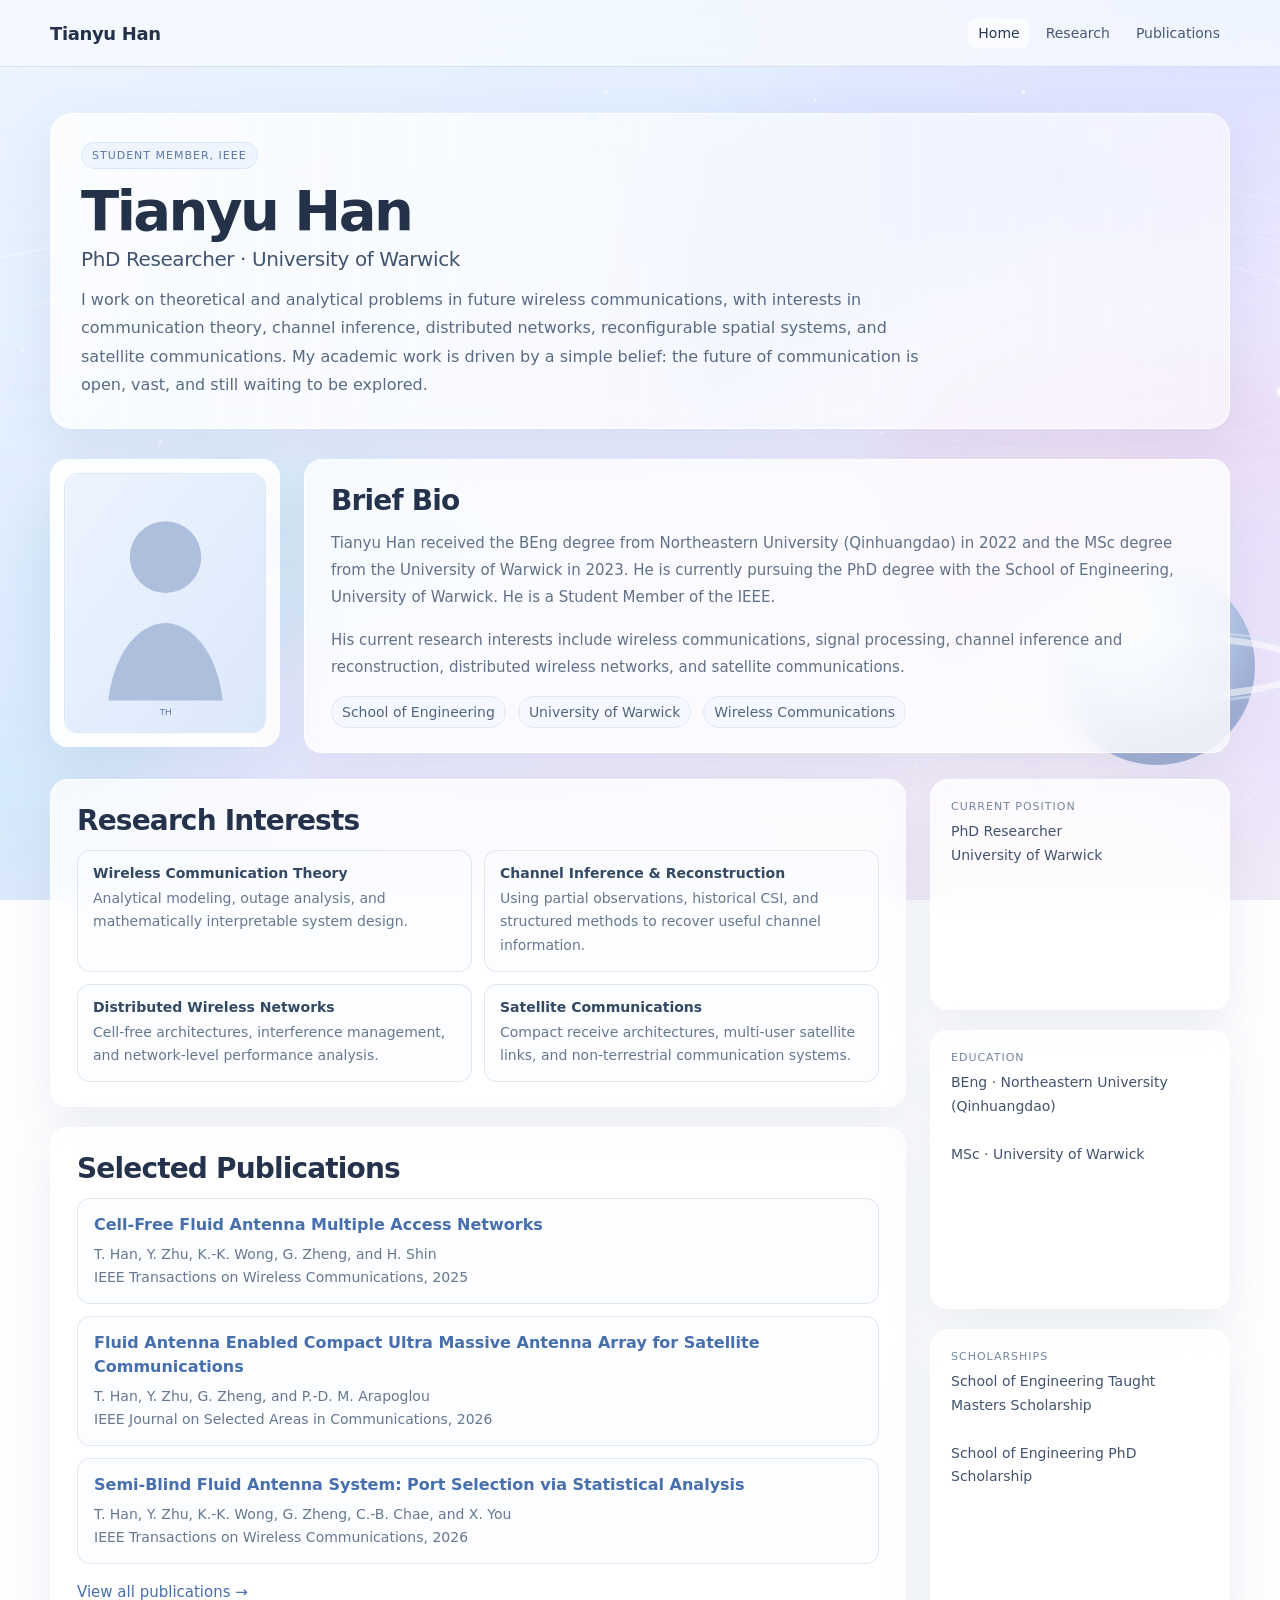
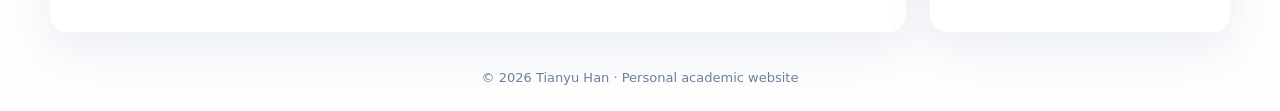
==== commit 575174e7: "Add files via upload" ====
--- a/index.html
+++ b/index.html
@@ -10,132 +10,125 @@
 </head>
 <body>
 
-<a class="skip" href="#main">Skip to content</a>
 <nav class="nav">
   <div class="container nav-inner">
     <div class="brand">Tianyu Han</div>
-    <div class="nav-links">
-      <a href="index.html" style="font-weight:700;color:#243044;background:#eef4ff">Home</a><a href="research.html">Research</a><a href="publications.html">Publications</a>
-    </div>
+    <div class="nav-links"><a class="active" href="index.html">Home</a><a class="" href="research.html">Research</a><a class="" href="publications.html">Publications</a></div>
   </div>
 </nav>
 
 
-<div class="container">
-  <header class="hero" aria-label="Homepage hero">
-    <div class="hero-cover" role="img" aria-label="Bright cosmic-ocean background representing a future among the stars and the sea"></div>
-    <div class="hero-body">
-      <div class="badge">Student Member, IEEE</div>
+<header class="hero">
+  <div class="container">
+    <div class="hero-panel">
+      <span class="badge">Student Member, IEEE</span>
       <h1>Tianyu Han</h1>
       <p class="subtitle">PhD Researcher · University of Warwick</p>
-      <p class="statement">
+      <p class="hero-intro">
         I work on theoretical and analytical problems in future wireless communications, with interests in communication theory,
         channel inference, distributed networks, reconfigurable spatial systems, and satellite communications.
-        The central spirit of this website is simple: our future is the stars and the sea.
+        My academic work is driven by a simple belief: the future of communication is open, vast, and still waiting to be explored.
       </p>
     </div>
-  </header>
+  </div>
+</header>
 
-  <section class="profile-row" aria-label="Profile and photo">
-    <aside class="photo-card">
-      <img src="assets/profile-placeholder.svg" alt="Photo placeholder for Tianyu Han">
-      <div class="photo-note">
-        Photo area reserved for your portrait. To replace it, overwrite
-        <strong>assets/profile-placeholder.svg</strong> with your own photo file
-        (or change the image path in <strong>index.html</strong>).
-      </div>
+<main class="container">
+  <section class="profile-section">
+    <aside class="photo-shell">
+      <img src="assets/profile.svg" alt="Portrait of Tianyu Han">
     </aside>
 
-    <div class="content-card prose">
-      <section class="section" style="margin-top:0;padding-top:0">
-        <h2>Brief Bio</h2>
-        <p>
-          Tianyu Han received the BEng degree from Northeastern University (Qinhuangdao) in 2022,
-          and the MSc degree from the University of Warwick in 2023. He is currently pursuing the
-          PhD degree with the School of Engineering, University of Warwick. He is a Student Member of the IEEE.
-        </p>
-        <p>
-          His current research interests include wireless communications, signal processing, channel inference and
-          reconstruction, distributed wireless networks, and satellite communications.
-        </p>
-      </section>
+    <div class="profile-main">
+      <h2>Brief Bio</h2>
+      <p>
+        Tianyu Han received the BEng degree from Northeastern University (Qinhuangdao) in 2022 and the MSc degree
+        from the University of Warwick in 2023. He is currently pursuing the PhD degree with the School of Engineering,
+        University of Warwick. He is a Student Member of the IEEE.
+      </p>
+      <p>
+        His current research interests include wireless communications, signal processing, channel inference and reconstruction,
+        distributed wireless networks, and satellite communications.
+      </p>
+      <div class="info-line">
+        <span class="info-pill">School of Engineering</span>
+        <span class="info-pill">University of Warwick</span>
+        <span class="info-pill">Wireless Communications</span>
+      </div>
     </div>
   </section>
 
-  <main id="main" class="main">
-    <div class="content-card">
-      <section class="section prose" id="interests" style="margin-top:0;padding-top:0">
+  <section class="academic-grid">
+    <div>
+      <div class="academic-card">
         <h2>Research Interests</h2>
-        <div class="simple-grid">
-          <div class="info-box">
-            <div class="title">Wireless Communication Theory</div>
-            <div class="text">Analytical modeling, outage analysis, and mathematically interpretable system design.</div>
+        <div class="research-list">
+          <div class="research-item">
+            <strong>Wireless Communication Theory</strong>
+            <span>Analytical modeling, outage analysis, and mathematically interpretable system design.</span>
           </div>
-          <div class="info-box">
-            <div class="title">Channel Inference & Reconstruction</div>
-            <div class="text">Using partial observations, historical CSI, and structure-aware methods to infer missing channel information.</div>
+          <div class="research-item">
+            <strong>Channel Inference & Reconstruction</strong>
+            <span>Using partial observations, historical CSI, and structured methods to recover useful channel information.</span>
           </div>
-          <div class="info-box">
-            <div class="title">Distributed Wireless Networks</div>
-            <div class="text">Cell-free architectures, interference management, and large-scale system analysis.</div>
+          <div class="research-item">
+            <strong>Distributed Wireless Networks</strong>
+            <span>Cell-free architectures, interference management, and network-level performance analysis.</span>
           </div>
-          <div class="info-box">
-            <div class="title">Satellite Communications</div>
-            <div class="text">Compact receive architectures, multi-user satellite links, and non-terrestrial communication systems.</div>
+          <div class="research-item">
+            <strong>Satellite Communications</strong>
+            <span>Compact receive architectures, multi-user satellite links, and non-terrestrial communication systems.</span>
           </div>
         </div>
-      </section>
+      </div>
 
-      <section class="section" id="selected-publications">
+      <div class="academic-card">
         <h2>Selected Publications</h2>
         <div class="pub-list">
           
     <div class="pub-item">
       <div class="pub-title"><a href="papers/cell-free-fama.html">Cell-Free Fluid Antenna Multiple Access Networks</a></div>
       <div class="pub-meta">T. Han, Y. Zhu, K.-K. Wong, G. Zheng, and H. Shin<br>IEEE Transactions on Wireless Communications, 2025</div>
-      <div class="pub-actions"><a href="papers/cell-free-fama.html">Read summary</a> · <a href="https://doi.org/10.1109/TWC.2025.3559441" target="_blank" rel="noopener">DOI</a></div>
     </div>
     
     <div class="pub-item">
       <div class="pub-title"><a href="papers/satellite-fluid-array.html">Fluid Antenna Enabled Compact Ultra Massive Antenna Array for Satellite Communications</a></div>
       <div class="pub-meta">T. Han, Y. Zhu, G. Zheng, and P.-D. M. Arapoglou<br>IEEE Journal on Selected Areas in Communications, 2026</div>
-      <div class="pub-actions"><a href="papers/satellite-fluid-array.html">Read summary</a> · <a href="https://doi.org/10.1109/JSAC.2025.3616279" target="_blank" rel="noopener">DOI</a></div>
     </div>
     
     <div class="pub-item">
       <div class="pub-title"><a href="papers/semi-blind-fas.html">Semi-Blind Fluid Antenna System: Port Selection via Statistical Analysis</a></div>
       <div class="pub-meta">T. Han, Y. Zhu, K.-K. Wong, G. Zheng, C.-B. Chae, and X. You<br>IEEE Transactions on Wireless Communications, 2026</div>
-      <div class="pub-actions"><a href="papers/semi-blind-fas.html">Read summary</a> · <a href="https://doi.org/10.1109/TWC.2026.3722171" target="_blank" rel="noopener">DOI</a></div>
     </div>
     
         </div>
-        <p style="margin-top:14px"><a href="publications.html">View all publications →</a></p>
-      </section>
+        <p style="margin-bottom:0"><a href="publications.html">View all publications →</a></p>
+      </div>
     </div>
 
-    <aside class="side-card">
-      <div class="meta-list">
-        <div class="meta-item">
-          <div class="meta-title">Current Position</div>
-          <div class="meta-content">PhD Researcher, University of Warwick</div>
+    <aside class="side-stack">
+      <div class="side-card">
+        <div class="side-title">Current Position</div>
+        <div class="side-value">PhD Researcher<br>University of Warwick</div>
+      </div>
+      <div class="side-card">
+        <div class="side-title">Education</div>
+        <div class="side-value">
+          BEng · Northeastern University (Qinhuangdao)<br><br>
+          MSc · University of Warwick
         </div>
-        <div class="meta-item">
-          <div class="meta-title">Education</div>
-          <div class="meta-content">BEng, Northeastern University (Qinhuangdao)<br>MSc, University of Warwick</div>
-        </div>
-        <div class="meta-item">
-          <div class="meta-title">Scholarships</div>
-          <div class="meta-content">School of Engineering Taught Masters Scholarship<br>School of Engineering PhD Scholarship</div>
-        </div>
-        <div class="meta-item">
-          <div class="meta-title">Research Focus</div>
-          <div class="meta-content">Future wireless systems, statistical signal processing, and analytical communication models.</div>
+      </div>
+      <div class="side-card">
+        <div class="side-title">Scholarships</div>
+        <div class="side-value">
+          School of Engineering Taught Masters Scholarship<br><br>
+          School of Engineering PhD Scholarship
         </div>
       </div>
     </aside>
-  </main>
+  </section>
+</main>
 
-  <div class="footer">© 2026 Tianyu Han · Personal academic website</div>
-</div>
+<footer class="footer">© 2026 Tianyu Han · Personal academic website</footer>
 </body>
 </html>
--- a/styles.css
+++ b/styles.css
@@ -1,210 +1,313 @@
 
 :root{
-  --bg:#f7f9fd;
-  --bg-soft:#edf3fb;
-  --panel:#ffffff;
-  --line:#d8e2f0;
-  --ink:#243247;
-  --muted:#60728a;
-  --blue:#4a76c7;
-  --blue-soft:#e9f1ff;
-  --gold:#cfaa6b;
-  --shadow:0 14px 40px rgba(53,82,130,.08);
-  --radius:18px;
-  --max:1120px;
+  --ink:#233149;
+  --muted:#60718a;
+  --blue:#476fae;
+  --blue-dark:#34578e;
+  --line:rgba(113,139,181,.24);
+  --paper:rgba(255,255,255,.76);
+  --paper-strong:rgba(255,255,255,.90);
+  --soft:#eff5ff;
+  --shadow:0 18px 50px rgba(64,87,128,.10);
+  --max:1180px;
 }
 *{box-sizing:border-box}
 html{scroll-behavior:smooth}
 body{
   margin:0;
+  min-height:100vh;
   color:var(--ink);
-  background:linear-gradient(180deg,#f7f9fd 0%,#f3f7fd 100%);
   font-family:Inter,ui-sans-serif,system-ui,-apple-system,BlinkMacSystemFont,"Segoe UI",sans-serif;
+  background:
+    linear-gradient(rgba(247,250,255,.16),rgba(247,250,255,.16)),
+    url("assets/cosmic-background.svg") center center / cover fixed no-repeat;
+}
+body::before{
+  content:"";
+  position:fixed;inset:0;z-index:-1;
+  background:linear-gradient(180deg,rgba(255,255,255,.10),rgba(239,246,255,.20));
 }
 a{color:var(--blue);text-decoration:none}
 a:hover{text-decoration:underline}
 img{max-width:100%;display:block}
-.container{width:min(var(--max),calc(100% - 40px));margin:auto}
-.skip{position:absolute;left:-9999px}
-.skip:focus{left:10px;top:10px;z-index:999;background:#fff;padding:8px 10px;border-radius:8px}
+.container{width:min(var(--max),calc(100% - 36px));margin:auto}
 
 .nav{
   position:sticky;top:0;z-index:20;
-  background:rgba(247,249,253,.94);
-  border-bottom:1px solid rgba(216,226,240,.95);
+  background:rgba(247,250,255,.78);
+  border-bottom:1px solid rgba(102,132,176,.20);
+  backdrop-filter:blur(18px)
+}
+.nav-inner{
+  min-height:66px;display:flex;align-items:center;justify-content:space-between;gap:20px
+}
+.brand{
+  color:var(--ink);font-weight:700;font-size:18px;letter-spacing:-.02em
+}
+.nav-links{display:flex;gap:6px;flex-wrap:wrap}
+.nav-links a{
+  color:#465875;font-size:14px;padding:7px 10px;border-radius:8px
+}
+.nav-links a.active,.nav-links a:hover{
+  color:#273852;background:rgba(255,255,255,.65);text-decoration:none
+}
+
+.hero{
+  width:100%;
+  min-height:355px;
+  display:flex;
+  align-items:flex-end;
+  padding:46px 0 30px;
+}
+.hero-panel{
+  width:100%;
+  padding:28px 30px;
+  background:linear-gradient(90deg,rgba(255,255,255,.80),rgba(255,255,255,.56));
+  border:1px solid rgba(255,255,255,.68);
+  border-radius:22px;
+  box-shadow:var(--shadow);
   backdrop-filter:blur(12px)
 }
-.nav-inner{
-  min-height:68px;display:flex;align-items:center;justify-content:space-between;gap:18px
-}
-.brand{
-  font-size:18px;font-weight:700;letter-spacing:-.02em;color:var(--ink)
-}
-.nav-links{display:flex;gap:8px;flex-wrap:wrap}
-.nav-links a{
-  font-size:14px;color:#47586e;padding:7px 10px;border-radius:8px
-}
-.nav-links a:hover{text-decoration:none;background:#eef4ff}
-
-.hero{
-  margin-top:24px;
-  border:1px solid var(--line);
-  border-radius:24px;
-  overflow:hidden;
-  background:var(--panel);
-  box-shadow:var(--shadow)
-}
-.hero-cover{
-  min-height:300px;
-  background:
-    linear-gradient(180deg, rgba(255,255,255,.18), rgba(255,255,255,.34)),
-    url('assets/hero-future-stars.png') center/cover no-repeat;
-}
-.hero-body{
-  padding:22px 26px 26px;
-}
 .badge{
-  display:inline-flex;align-items:center;gap:8px;
+  display:inline-block;
   padding:6px 10px;border-radius:999px;
-  background:#edf4ff;border:1px solid #d7e3fb;
-  color:#5876a6;font-size:12px;text-transform:uppercase;letter-spacing:.08em
+  background:rgba(237,244,255,.90);
+  border:1px solid #d9e6fb;
+  color:#5a77a6;
+  font-size:11px;text-transform:uppercase;letter-spacing:.09em
 }
 .hero h1{
   margin:14px 0 8px;
-  font-size:clamp(36px,5vw,54px);
-  line-height:1.02;
+  font-size:clamp(38px,5vw,56px);
+  line-height:1;
   letter-spacing:-.045em
 }
 .subtitle{
-  margin:0;color:#41536c;font-size:20px;letter-spacing:-.02em
-}
-.statement{
-  margin:16px 0 0;
-  font-size:16px;line-height:1.8;color:var(--muted);max-width:840px
-}
-
-.profile-row{
-  display:grid;grid-template-columns:250px 1fr;gap:24px;
-  margin-top:26px
-}
-.photo-card,.content-card,.side-card,.page-head,.paper-card{
-  background:var(--panel);border:1px solid var(--line);border-radius:20px;box-shadow:var(--shadow)
-}
-.photo-card{padding:16px;height:max-content}
-.photo-card img{
-  width:100%;aspect-ratio:4/5;object-fit:cover;border-radius:14px;border:1px solid #dde7f4;background:#eef3fb
-}
-.photo-note{
-  margin-top:10px;color:#70829a;font-size:12px;line-height:1.6
-}
-.content-card{padding:24px}
-.side-card{padding:20px}
-.main{
-  display:grid;grid-template-columns:minmax(0,1fr) 300px;gap:24px;
-  margin-top:24px;margin-bottom:28px
-}
-.section + .section{margin-top:28px;padding-top:28px;border-top:1px solid #e6edf7}
-.section h2{
-  margin:0 0 14px;font-size:28px;letter-spacing:-.03em
-}
-.section h3{
-  margin:18px 0 8px;font-size:18px;color:#33445d
-}
-.prose p,.prose li{
-  font-size:15px;color:var(--muted);line-height:1.82
-}
-.prose p:first-child{margin-top:0}
-.prose ul{padding-left:20px;margin:0}
-
-.simple-grid{display:grid;grid-template-columns:repeat(2,minmax(0,1fr));gap:14px}
-.info-box{
-  border:1px solid #e3eaf6;background:#fbfcff;border-radius:14px;padding:16px
-}
-.info-box .title{
-  font-size:13px;font-weight:650;color:#30405a;margin-bottom:8px
-}
-.info-box .text{
-  font-size:14px;color:#62758d;line-height:1.72
-}
-
-.pub-list{display:grid;gap:14px}
+  margin:0;
+  color:#40536f;
+  font-size:20px;
+  letter-spacing:-.02em
+}
+.hero-intro{
+  margin:15px 0 0;
+  max-width:850px;
+  color:#586b84;
+  line-height:1.78;
+  font-size:16px
+}
+
+.profile-section{
+  display:grid;
+  grid-template-columns:230px minmax(0,1fr);
+  gap:24px;
+  align-items:start;
+  padding:0 0 26px;
+}
+.photo-shell{
+  background:var(--paper-strong);
+  border:1px solid rgba(255,255,255,.76);
+  border-radius:18px;
+  padding:13px;
+  box-shadow:var(--shadow);
+  backdrop-filter:blur(10px)
+}
+.photo-shell img{
+  width:100%;
+  aspect-ratio:7/9;
+  object-fit:cover;
+  border-radius:13px;
+  border:1px solid #dce6f5;
+}
+.profile-main{
+  background:var(--paper);
+  border:1px solid rgba(255,255,255,.72);
+  border-radius:18px;
+  padding:24px 26px;
+  box-shadow:var(--shadow);
+  backdrop-filter:blur(14px)
+}
+.profile-main h2,.academic-card h2,.page-panel h1{
+  margin:0 0 13px;
+  color:#24334b;
+  letter-spacing:-.03em
+}
+.profile-main h2,.academic-card h2{font-size:28px}
+.profile-main p,.academic-card p,.academic-card li,.paper-card p{
+  color:var(--muted);
+  font-size:15px;
+  line-height:1.82
+}
+.profile-main p:first-of-type{margin-top:0}
+
+.info-line{
+  display:flex;gap:12px;flex-wrap:wrap;
+  margin-top:14px;
+  color:#53657e;
+  font-size:14px
+}
+.info-pill{
+  padding:7px 10px;
+  background:rgba(244,248,255,.78);
+  border:1px solid #dfe8f7;
+  border-radius:999px
+}
+
+.academic-grid{
+  display:grid;
+  grid-template-columns:minmax(0,1fr) 300px;
+  gap:24px;
+  padding-bottom:30px
+}
+.academic-card{
+  background:var(--paper);
+  border:1px solid rgba(255,255,255,.72);
+  border-radius:18px;
+  padding:24px 26px;
+  box-shadow:var(--shadow);
+  backdrop-filter:blur(14px)
+}
+.academic-card + .academic-card{margin-top:20px}
+.side-stack{display:grid;gap:20px}
+.side-card{
+  background:var(--paper);
+  border:1px solid rgba(255,255,255,.72);
+  border-radius:18px;
+  padding:20px;
+  box-shadow:var(--shadow);
+  backdrop-filter:blur(14px)
+}
+.side-title{
+  font-size:11px;text-transform:uppercase;letter-spacing:.09em;color:#7586a1;margin-bottom:7px
+}
+.side-value{
+  color:#41536e;font-size:14px;line-height:1.7
+}
+
+.research-list{
+  display:grid;
+  grid-template-columns:repeat(2,minmax(0,1fr));
+  gap:12px;
+  margin-top:12px
+}
+.research-item{
+  padding:14px 15px;
+  border:1px solid rgba(134,156,192,.22);
+  border-radius:13px;
+  background:rgba(250,252,255,.72)
+}
+.research-item strong{
+  display:block;
+  margin-bottom:6px;
+  color:#334863;
+  font-size:14px
+}
+.research-item span{
+  color:#667891;
+  font-size:14px;
+  line-height:1.65
+}
+
+.pub-list{display:grid;gap:12px}
 .pub-item{
-  padding:14px 16px;border:1px solid #e3eaf6;border-radius:14px;background:#fbfcff
+  padding:14px 16px;
+  border:1px solid rgba(134,156,192,.22);
+  border-radius:13px;
+  background:rgba(250,252,255,.72)
 }
 .pub-title{
-  font-size:16px;font-weight:650;color:#243248;line-height:1.5
+  font-size:16px;
+  font-weight:650;
+  line-height:1.5
 }
 .pub-meta{
-  margin-top:7px;font-size:14px;color:#627388;line-height:1.68
-}
-.pub-actions{
-  margin-top:8px;font-size:14px
-}
-
-.meta-list{display:grid;gap:14px}
-.meta-item{
-  padding-bottom:12px;border-bottom:1px solid #ebf0f7
-}
-.meta-item:last-child{padding-bottom:0;border-bottom:0}
-.meta-title{
-  font-size:11px;text-transform:uppercase;letter-spacing:.08em;color:#7888a1;margin-bottom:6px
-}
-.meta-content{
-  font-size:14px;line-height:1.68;color:#415169
-}
-
-.page-head{
-  margin-top:24px;padding:20px 22px
-}
-.page-head h1{
-  margin:0 0 10px;font-size:40px;letter-spacing:-.04em
-}
-.page-head p{
-  margin:0;color:var(--muted);line-height:1.76
-}
-
-.paper-grid{display:grid;gap:16px;margin:20px 0 30px}
-.paper-card{padding:18px}
+  margin-top:6px;
+  color:#667891;
+  font-size:14px;
+  line-height:1.65
+}
+
+.page-wrap{padding:24px 0 32px}
+.page-panel{
+  background:var(--paper-strong);
+  border:1px solid rgba(255,255,255,.78);
+  border-radius:20px;
+  padding:24px 26px;
+  box-shadow:var(--shadow);
+  backdrop-filter:blur(14px)
+}
+.page-panel h1{font-size:38px}
+.page-panel > p{
+  color:var(--muted);
+  line-height:1.78;
+  margin-bottom:0
+}
+
+.paper-grid{display:grid;gap:16px;margin-top:18px}
+.paper-card{
+  background:rgba(255,255,255,.83);
+  border:1px solid rgba(255,255,255,.78);
+  border-radius:18px;
+  padding:18px;
+  box-shadow:var(--shadow);
+  backdrop-filter:blur(12px)
+}
 .paper-card h2{
-  margin:0 0 10px;font-size:24px;letter-spacing:-.03em
-}
-.venue{
-  display:inline-block;margin-bottom:12px;padding:6px 10px;border-radius:999px;
-  background:#edf4ff;border:1px solid #d8e5ff;color:#5575a8;font-size:12px
-}
-.authors,.summary{
-  color:var(--muted);line-height:1.76;font-size:15px
+  margin:0 0 8px;
+  font-size:23px;
+  letter-spacing:-.025em;
+  color:#26364f
+}
+.paper-card .venue{
+  display:inline-block;
+  padding:5px 9px;
+  margin-bottom:10px;
+  border-radius:999px;
+  background:#eef4ff;
+  border:1px solid #dce7fa;
+  color:#5876a4;
+  font-size:12px
+}
+.paper-card .authors,.paper-card .summary{
+  color:#667891;
+  font-size:14px;
+  line-height:1.72
 }
 .paper-card img{
-  margin-top:14px;border:1px solid #dde7f5;border-radius:14px;background:#fff
-}
-.paper-actions{
-  margin-top:12px;display:flex;gap:10px;flex-wrap:wrap
-}
-.paper-btn{
+  margin-top:12px;
+  border-radius:12px;
+  border:1px solid #dfe8f6;
+  background:#fff
+}
+.actions{
+  display:flex;gap:8px;flex-wrap:wrap;margin-top:12px
+}
+.button{
   display:inline-flex;align-items:center;justify-content:center;
-  min-height:38px;padding:0 12px;border-radius:10px;
-  border:1px solid #d6e2f6;background:#fbfcff;color:#375686;font-size:14px
-}
-.paper-btn.primary{
-  background:#4a76c7;border-color:#4a76c7;color:#fff
-}
-.paper-btn:hover{text-decoration:none;background:#eef4ff}
-.paper-btn.primary:hover{background:#416cbb}
+  min-height:36px;padding:0 11px;
+  border-radius:9px;border:1px solid #d6e2f6;
+  background:rgba(250,252,255,.88);
+  color:#3c5d91;font-size:13px
+}
+.button.primary{background:#4b73b3;color:#fff;border-color:#4b73b3}
+.button:hover{text-decoration:none;background:#edf4ff}
+.button.primary:hover{background:#40679f}
 
 .footer{
-  margin:8px 0 28px;
-  text-align:center;color:#79889b;font-size:13px
-}
-
-@media (max-width: 900px){
-  .profile-row,.main{grid-template-columns:1fr}
-}
-@media (max-width: 640px){
-  .container{width:min(var(--max),calc(100% - 24px))}
-  .nav-inner{align-items:flex-start;padding:12px 0}
-  .hero-cover{min-height:220px}
-  .hero-body{padding:18px}
-  .content-card,.side-card,.page-head,.paper-card,.photo-card{padding:18px}
-  .simple-grid{grid-template-columns:1fr}
-}
+  padding:8px 0 26px;
+  text-align:center;
+  color:#6f8098;
+  font-size:13px
+}
+
+@media(max-width:880px){
+  .profile-section,.academic-grid{grid-template-columns:1fr}
+  .photo-shell{max-width:240px}
+}
+@media(max-width:640px){
+  .container{width:min(var(--max),calc(100% - 20px))}
+  .nav-inner{padding:10px 0;align-items:flex-start}
+  .hero{min-height:310px;padding-top:34px}
+  .hero-panel{padding:20px}
+  .research-list{grid-template-columns:1fr}
+  .academic-card,.profile-main,.page-panel{padding:18px}
+}
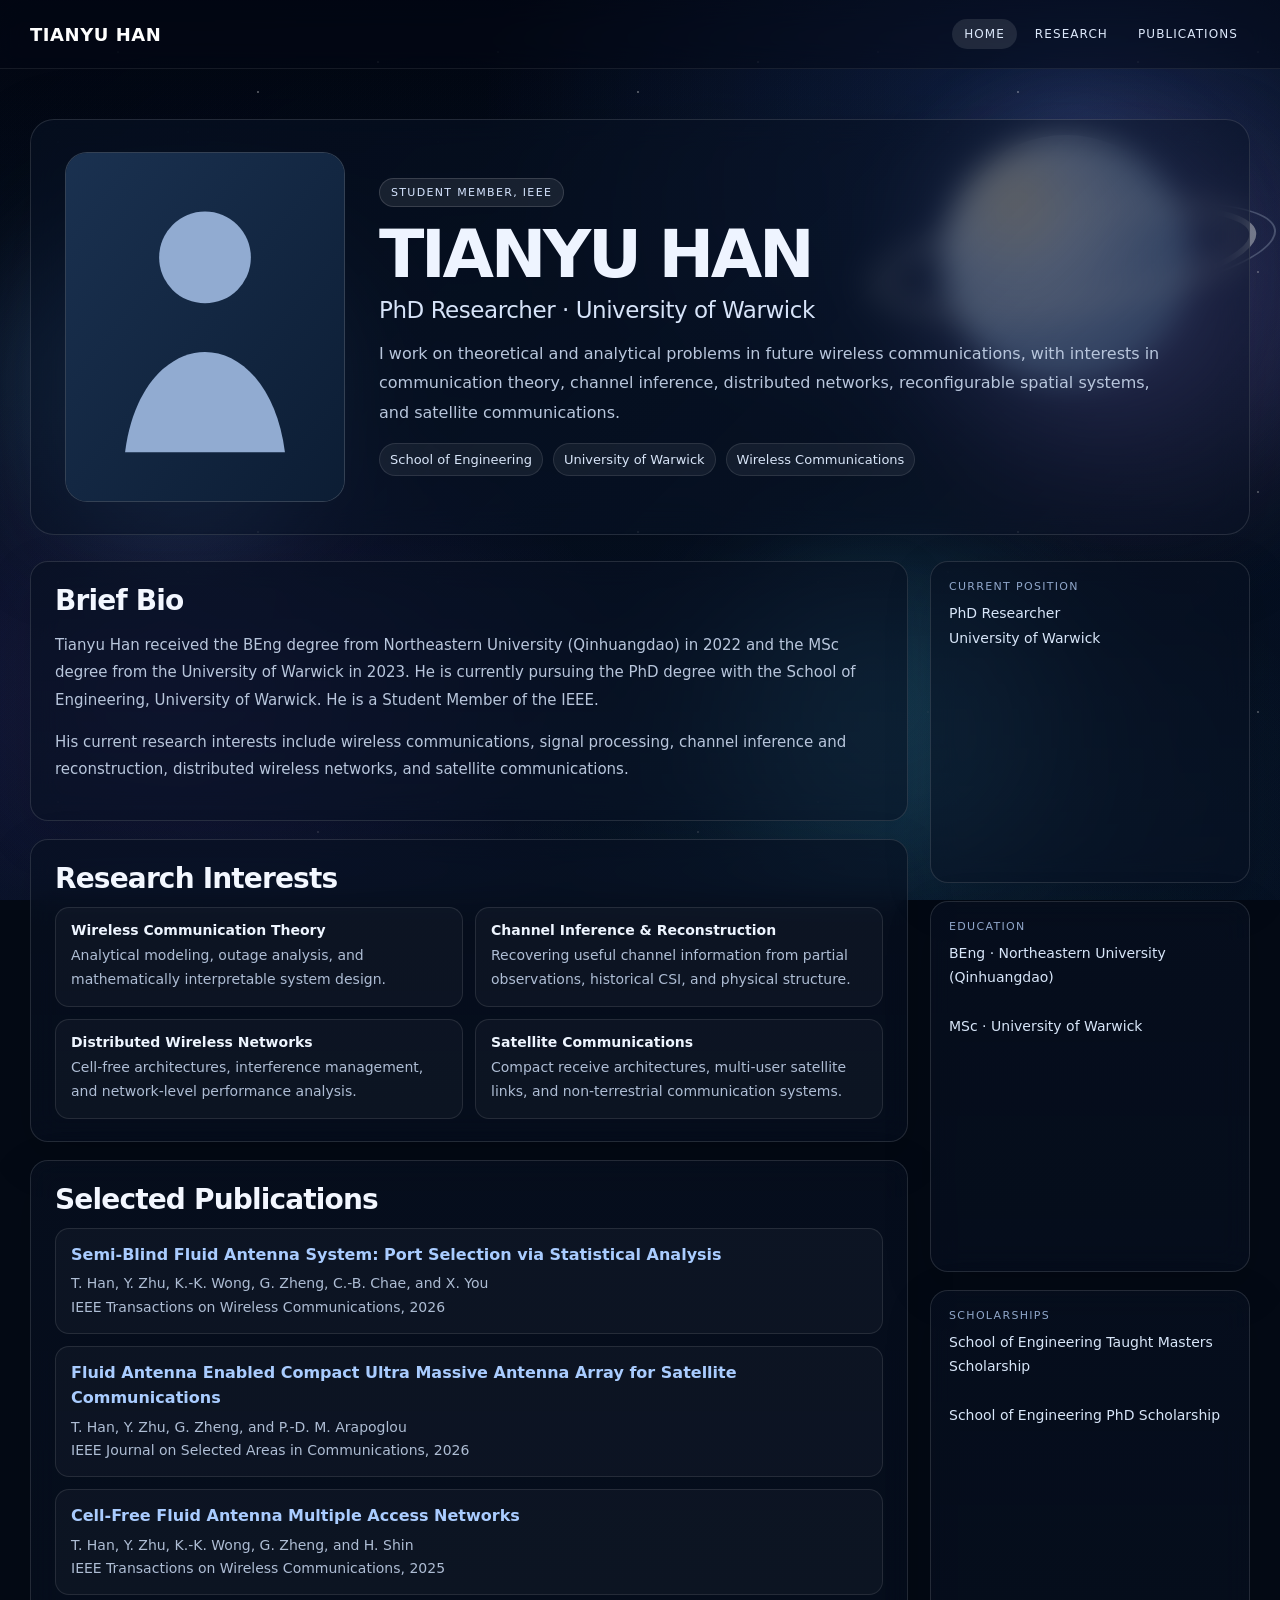
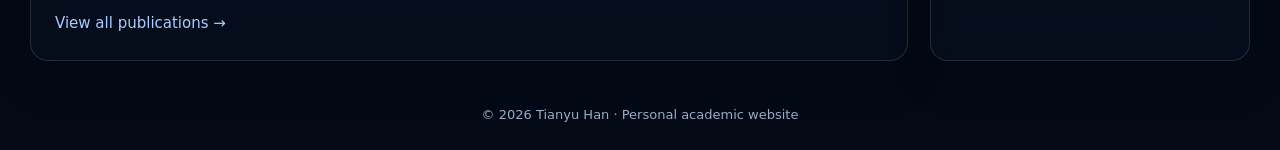
==== commit f640a4ff: "Add files via upload" ====
--- a/index.html
+++ b/index.html
@@ -1,18 +1,27 @@
 <!doctype html>
 <html lang="en">
 <head>
-  <meta charset="utf-8">
-  <meta name="viewport" content="width=device-width,initial-scale=1">
-  <meta name="description" content="Tianyu Han — PhD researcher in wireless communications at the University of Warwick.">
-  <title>Tianyu Han</title>
-  <link rel="icon" href="favicon.svg" type="image/svg+xml">
-  <link rel="stylesheet" href="styles.css">
+<meta charset="utf-8">
+<meta name="viewport" content="width=device-width,initial-scale=1">
+<meta name="theme-color" content="#040a15">
+<meta name="description" content="Tianyu Han — PhD researcher in wireless communications at the University of Warwick.">
+<title>Tianyu Han</title>
+<link rel="stylesheet" href="assets/site.css">
 </head>
 <body>
 
+<div class="space-bg" aria-hidden="true">
+  <div class="nebula n1"></div>
+  <div class="nebula n2"></div>
+  <div class="nebula n3"></div>
+  <div class="planet"></div>
+</div>
+<div class="space-overlay" aria-hidden="true"></div>
+
+
 <nav class="nav">
   <div class="container nav-inner">
-    <div class="brand">Tianyu Han</div>
+    <a class="brand" href="index.html">Tianyu Han</a>
     <div class="nav-links"><a class="active" href="index.html">Home</a><a class="" href="research.html">Research</a><a class="" href="publications.html">Publications</a></div>
   </div>
 </nav>
@@ -20,115 +29,99 @@
 
 <header class="hero">
   <div class="container">
-    <div class="hero-panel">
-      <span class="badge">Student Member, IEEE</span>
-      <h1>Tianyu Han</h1>
-      <p class="subtitle">PhD Researcher · University of Warwick</p>
-      <p class="hero-intro">
-        I work on theoretical and analytical problems in future wireless communications, with interests in communication theory,
-        channel inference, distributed networks, reconfigurable spatial systems, and satellite communications.
-        My academic work is driven by a simple belief: the future of communication is open, vast, and still waiting to be explored.
-      </p>
+    <div class="hero-shell">
+      <img class="portrait" src="assets/profile.svg" alt="Portrait of Tianyu Han">
+      <div>
+        <span class="badge">Student Member, IEEE</span>
+        <h1>Tianyu Han</h1>
+        <div class="role">PhD Researcher · University of Warwick</div>
+        <div class="bio">
+          I work on theoretical and analytical problems in future wireless communications, with interests in
+          communication theory, channel inference, distributed networks, reconfigurable spatial systems,
+          and satellite communications.
+        </div>
+        <div class="mini">
+          <span>School of Engineering</span>
+          <span>University of Warwick</span>
+          <span>Wireless Communications</span>
+        </div>
+      </div>
     </div>
   </div>
 </header>
 
 <main class="container">
-  <section class="profile-section">
-    <aside class="photo-shell">
-      <img src="assets/profile.svg" alt="Portrait of Tianyu Han">
-    </aside>
+  <section class="layout">
+    <div>
+      <div class="section-card">
+        <h2>Brief Bio</h2>
+        <p>
+          Tianyu Han received the BEng degree from Northeastern University (Qinhuangdao) in 2022 and the MSc degree
+          from the University of Warwick in 2023. He is currently pursuing the PhD degree with the School of Engineering,
+          University of Warwick. He is a Student Member of the IEEE.
+        </p>
+        <p>
+          His current research interests include wireless communications, signal processing, channel inference and
+          reconstruction, distributed wireless networks, and satellite communications.
+        </p>
+      </div>
 
-    <div class="profile-main">
-      <h2>Brief Bio</h2>
-      <p>
-        Tianyu Han received the BEng degree from Northeastern University (Qinhuangdao) in 2022 and the MSc degree
-        from the University of Warwick in 2023. He is currently pursuing the PhD degree with the School of Engineering,
-        University of Warwick. He is a Student Member of the IEEE.
-      </p>
-      <p>
-        His current research interests include wireless communications, signal processing, channel inference and reconstruction,
-        distributed wireless networks, and satellite communications.
-      </p>
-      <div class="info-line">
-        <span class="info-pill">School of Engineering</span>
-        <span class="info-pill">University of Warwick</span>
-        <span class="info-pill">Wireless Communications</span>
-      </div>
-    </div>
-  </section>
-
-  <section class="academic-grid">
-    <div>
-      <div class="academic-card">
+      <div class="section-card">
         <h2>Research Interests</h2>
-        <div class="research-list">
-          <div class="research-item">
+        <div class="interests">
+          <div class="interest">
             <strong>Wireless Communication Theory</strong>
             <span>Analytical modeling, outage analysis, and mathematically interpretable system design.</span>
           </div>
-          <div class="research-item">
+          <div class="interest">
             <strong>Channel Inference & Reconstruction</strong>
-            <span>Using partial observations, historical CSI, and structured methods to recover useful channel information.</span>
+            <span>Recovering useful channel information from partial observations, historical CSI, and physical structure.</span>
           </div>
-          <div class="research-item">
+          <div class="interest">
             <strong>Distributed Wireless Networks</strong>
             <span>Cell-free architectures, interference management, and network-level performance analysis.</span>
           </div>
-          <div class="research-item">
+          <div class="interest">
             <strong>Satellite Communications</strong>
             <span>Compact receive architectures, multi-user satellite links, and non-terrestrial communication systems.</span>
           </div>
         </div>
       </div>
 
-      <div class="academic-card">
+      <div class="section-card">
         <h2>Selected Publications</h2>
-        <div class="pub-list">
-          
-    <div class="pub-item">
-      <div class="pub-title"><a href="papers/cell-free-fama.html">Cell-Free Fluid Antenna Multiple Access Networks</a></div>
-      <div class="pub-meta">T. Han, Y. Zhu, K.-K. Wong, G. Zheng, and H. Shin<br>IEEE Transactions on Wireless Communications, 2025</div>
-    </div>
-    
-    <div class="pub-item">
-      <div class="pub-title"><a href="papers/satellite-fluid-array.html">Fluid Antenna Enabled Compact Ultra Massive Antenna Array for Satellite Communications</a></div>
-      <div class="pub-meta">T. Han, Y. Zhu, G. Zheng, and P.-D. M. Arapoglou<br>IEEE Journal on Selected Areas in Communications, 2026</div>
-    </div>
-    
-    <div class="pub-item">
-      <div class="pub-title"><a href="papers/semi-blind-fas.html">Semi-Blind Fluid Antenna System: Port Selection via Statistical Analysis</a></div>
-      <div class="pub-meta">T. Han, Y. Zhu, K.-K. Wong, G. Zheng, C.-B. Chae, and X. You<br>IEEE Transactions on Wireless Communications, 2026</div>
-    </div>
-    
-        </div>
+        <div class="pub-list"><div class="pub-item">
+      <div class="t"><a href="papers/semi-blind-fas.html">Semi-Blind Fluid Antenna System: Port Selection via Statistical Analysis</a></div>
+      <div class="m">T. Han, Y. Zhu, K.-K. Wong, G. Zheng, C.-B. Chae, and X. You<br>IEEE Transactions on Wireless Communications, 2026</div>
+    </div><div class="pub-item">
+      <div class="t"><a href="papers/satellite-fluid-array.html">Fluid Antenna Enabled Compact Ultra Massive Antenna Array for Satellite Communications</a></div>
+      <div class="m">T. Han, Y. Zhu, G. Zheng, and P.-D. M. Arapoglou<br>IEEE Journal on Selected Areas in Communications, 2026</div>
+    </div><div class="pub-item">
+      <div class="t"><a href="papers/cell-free-fama.html">Cell-Free Fluid Antenna Multiple Access Networks</a></div>
+      <div class="m">T. Han, Y. Zhu, K.-K. Wong, G. Zheng, and H. Shin<br>IEEE Transactions on Wireless Communications, 2025</div>
+    </div></div>
         <p style="margin-bottom:0"><a href="publications.html">View all publications →</a></p>
       </div>
     </div>
 
     <aside class="side-stack">
       <div class="side-card">
-        <div class="side-title">Current Position</div>
-        <div class="side-value">PhD Researcher<br>University of Warwick</div>
+        <div class="st">Current Position</div>
+        <div class="sv">PhD Researcher<br>University of Warwick</div>
       </div>
       <div class="side-card">
-        <div class="side-title">Education</div>
-        <div class="side-value">
-          BEng · Northeastern University (Qinhuangdao)<br><br>
-          MSc · University of Warwick
-        </div>
+        <div class="st">Education</div>
+        <div class="sv">BEng · Northeastern University (Qinhuangdao)<br><br>MSc · University of Warwick</div>
       </div>
       <div class="side-card">
-        <div class="side-title">Scholarships</div>
-        <div class="side-value">
-          School of Engineering Taught Masters Scholarship<br><br>
-          School of Engineering PhD Scholarship
-        </div>
+        <div class="st">Scholarships</div>
+        <div class="sv">School of Engineering Taught Masters Scholarship<br><br>School of Engineering PhD Scholarship</div>
       </div>
     </aside>
   </section>
 </main>
 
 <footer class="footer">© 2026 Tianyu Han · Personal academic website</footer>
+<script src="assets/site.js"></script>
 </body>
 </html>
--- a/assets/site.css
+++ b/assets/site.css
@@ -0,0 +1,315 @@
+
+:root{
+  --ink:#eef4ff;
+  --muted:#b8c6dc;
+  --soft:#91a8c9;
+  --line:rgba(255,255,255,.15);
+  --panel:rgba(7,16,33,.62);
+  --panel-strong:rgba(7,16,33,.74);
+  --blue:#a9ccff;
+  --blue-strong:#dcecff;
+  --max:1220px;
+}
+*{box-sizing:border-box}
+html{scroll-behavior:smooth}
+body{
+  margin:0;
+  min-height:100vh;
+  color:var(--ink);
+  font-family:Inter,ui-sans-serif,system-ui,-apple-system,BlinkMacSystemFont,"Segoe UI",sans-serif;
+  background:#040a15;
+  overflow-x:hidden;
+}
+a{color:var(--blue);text-decoration:none}
+a:hover{text-decoration:underline}
+img{max-width:100%;display:block}
+.container{width:min(var(--max),calc(100% - 56px));margin:auto;position:relative;z-index:2}
+
+/* ---------- animated universe background ---------- */
+.space-bg{
+  position:fixed;inset:0;z-index:0;overflow:hidden;
+  background:
+    radial-gradient(1100px 720px at 84% 12%,rgba(72,130,255,.24),transparent 54%),
+    radial-gradient(840px 600px at 13% 78%,rgba(142,91,255,.18),transparent 55%),
+    radial-gradient(760px 500px at 72% 88%,rgba(72,203,255,.12),transparent 55%),
+    linear-gradient(180deg,#020712 0%,#071225 42%,#08162c 100%);
+}
+.space-bg::before,
+.space-bg::after{
+  content:"";
+  position:absolute;
+  inset:-22%;
+  background-repeat:repeat;
+  will-change:transform;
+}
+.space-bg::before{
+  background-image:
+    radial-gradient(2px 2px at 20px 30px,rgba(255,255,255,.95),transparent 60%),
+    radial-gradient(1.4px 1.4px at 90px 110px,rgba(255,255,255,.90),transparent 60%),
+    radial-gradient(2.2px 2.2px at 160px 70px,rgba(255,255,255,.85),transparent 60%),
+    radial-gradient(1.5px 1.5px at 220px 150px,rgba(255,255,255,.82),transparent 60%),
+    radial-gradient(1.8px 1.8px at 280px 40px,rgba(255,255,255,.94),transparent 60%),
+    radial-gradient(2.1px 2.1px at 340px 120px,rgba(255,255,255,.84),transparent 60%);
+  background-size:380px 220px;
+  animation:starsA 105s linear infinite;
+  opacity:.94;
+}
+.space-bg::after{
+  background-image:
+    radial-gradient(1.1px 1.1px at 50px 50px,rgba(196,224,255,.95),transparent 60%),
+    radial-gradient(1.3px 1.3px at 130px 130px,rgba(255,255,255,.88),transparent 60%),
+    radial-gradient(1px 1px at 240px 90px,rgba(255,255,255,.80),transparent 60%),
+    radial-gradient(1.2px 1.2px at 310px 180px,rgba(188,218,255,.82),transparent 60%);
+  background-size:360px 260px;
+  animation:starsB 165s linear infinite reverse;
+  opacity:.58;
+}
+.nebula{
+  position:absolute;border-radius:50%;
+  filter:blur(38px);
+  mix-blend-mode:screen;
+  pointer-events:none;
+}
+.n1{
+  width:430px;height:430px;left:-45px;top:165px;
+  background:radial-gradient(circle,rgba(105,171,255,.55),rgba(105,171,255,0) 70%);
+  animation:nebulaA 17s ease-in-out infinite;
+}
+.n2{
+  width:560px;height:560px;right:-130px;top:30px;
+  background:radial-gradient(circle,rgba(174,128,255,.38),rgba(174,128,255,0) 68%);
+  animation:nebulaB 19s ease-in-out infinite;
+}
+.n3{
+  width:470px;height:470px;right:160px;bottom:-40px;
+  background:radial-gradient(circle,rgba(76,207,255,.25),rgba(76,207,255,0) 70%);
+  animation:nebulaC 23s ease-in-out infinite;
+}
+.planet{
+  position:absolute;
+  right:7%;
+  top:15%;
+  width:248px;
+  height:248px;
+  border-radius:50%;
+  background:radial-gradient(circle at 30% 28%,#fff5dc 0%,#cfe1ff 27%,#89a8db 60%,#526fa5 100%);
+  box-shadow:0 0 115px rgba(130,173,255,.27);
+  opacity:.84;
+  animation:planetFloat 13s ease-in-out infinite;
+}
+.planet::before,.planet::after{
+  content:"";position:absolute;left:50%;top:50%;
+  transform:translate(-50%,-50%) rotate(-8deg);
+  border-radius:50%;
+}
+.planet::before{
+  width:370px;height:82px;border:7px solid rgba(242,247,255,.72)
+}
+.planet::after{
+  width:420px;height:96px;border:2px solid rgba(213,228,255,.42)
+}
+.space-overlay{
+  position:fixed;inset:0;z-index:1;pointer-events:none;
+  background:
+    linear-gradient(180deg,rgba(2,7,16,.16),rgba(2,7,16,.24)),
+    radial-gradient(1000px 720px at 50% 46%,transparent 36%,rgba(1,5,12,.12) 100%);
+}
+
+@keyframes starsA{from{transform:translate3d(0,0,0)}to{transform:translate3d(-260px,-170px,0)}}
+@keyframes starsB{from{transform:translate3d(0,0,0)}to{transform:translate3d(220px,-130px,0)}}
+@keyframes nebulaA{0%,100%{transform:translate(0,0)}50%{transform:translate(30px,-24px)}}
+@keyframes nebulaB{0%,100%{transform:translate(0,0)}50%{transform:translate(-32px,26px)}}
+@keyframes nebulaC{0%,100%{transform:translate(0,0)}50%{transform:translate(20px,-18px)}}
+@keyframes planetFloat{0%,100%{transform:translateY(0)}50%{transform:translateY(18px)}}
+
+/* ---------- navigation ---------- */
+.nav{
+  position:sticky;top:0;z-index:10;
+  background:rgba(3,9,21,.44);
+  border-bottom:1px solid rgba(255,255,255,.08);
+  backdrop-filter:blur(15px)
+}
+.nav-inner{height:68px;display:flex;align-items:center;justify-content:space-between;gap:20px}
+.brand{font-size:18px;font-weight:720;letter-spacing:.03em;text-transform:uppercase;color:#fff}
+.nav-links{display:flex;gap:6px;flex-wrap:wrap}
+.nav-links a{
+  padding:8px 12px;border-radius:999px;
+  font-size:12px;text-transform:uppercase;letter-spacing:.09em;color:#dce8fa
+}
+.nav-links a.active,.nav-links a:hover{background:rgba(255,255,255,.10);text-decoration:none}
+
+/* ---------- homepage ---------- */
+.hero{padding:50px 0 26px}
+.hero-shell{
+  min-height:350px;
+  padding:32px 34px;
+  display:grid;
+  grid-template-columns:280px minmax(0,1fr);
+  gap:34px;
+  align-items:center;
+  background:linear-gradient(135deg,rgba(6,16,34,.67),rgba(7,16,32,.40));
+  border:1px solid rgba(255,255,255,.12);
+  border-radius:24px;
+  backdrop-filter:blur(15px);
+  box-shadow:0 24px 80px rgba(0,0,0,.18)
+}
+.portrait{
+  width:100%;
+  aspect-ratio:4/5;
+  object-fit:cover;
+  border-radius:22px;
+  border:1px solid rgba(255,255,255,.16);
+  background:#0d1d33
+}
+.badge{
+  display:inline-block;
+  padding:7px 11px;
+  border-radius:999px;
+  background:rgba(255,255,255,.08);
+  border:1px solid rgba(255,255,255,.14);
+  font-size:11px;
+  letter-spacing:.12em;
+  text-transform:uppercase;
+  color:#d6e5ff
+}
+.hero h1{
+  margin:16px 0 10px;
+  font-size:clamp(44px,5.2vw,72px);
+  line-height:.96;
+  letter-spacing:-.05em;
+  text-transform:uppercase
+}
+.hero .role{font-size:23px;color:#d7e4f9;letter-spacing:-.02em}
+.hero .bio{
+  max-width:790px;margin-top:16px;
+  color:var(--muted);font-size:16px;line-height:1.82
+}
+.hero .mini{margin-top:16px;display:flex;gap:10px;flex-wrap:wrap}
+.hero .mini span{
+  padding:8px 10px;border-radius:999px;
+  background:rgba(255,255,255,.06);
+  border:1px solid rgba(255,255,255,.10);
+  font-size:13px;color:#d8e5f8
+}
+
+.layout{
+  display:grid;
+  grid-template-columns:minmax(0,1fr) 320px;
+  gap:22px;
+  padding-bottom:36px
+}
+.section-card,.side-card,.page-head,.paper-page,.pub-panel{
+  background:linear-gradient(180deg,rgba(7,16,33,.66),rgba(7,16,33,.56));
+  border:1px solid rgba(255,255,255,.12);
+  border-radius:18px;
+  backdrop-filter:blur(14px);
+  box-shadow:0 16px 48px rgba(0,0,0,.15)
+}
+.section-card{padding:22px 24px}
+.section-card + .section-card{margin-top:18px}
+.section-card h2,.page-head h1,.paper-page h1,.pub-panel h2{
+  margin:0 0 12px;color:#f3f7ff;letter-spacing:-.03em
+}
+.section-card h2,.pub-panel h2{font-size:28px}
+.section-card p,.section-card li,.side-card p,.paper-page p,.paper-page li,.page-head p,.pub-entry{
+  color:var(--muted);font-size:15px;line-height:1.82
+}
+.interests{display:grid;grid-template-columns:repeat(2,minmax(0,1fr));gap:12px}
+.interest{
+  padding:14px 15px;border-radius:14px;
+  border:1px solid rgba(255,255,255,.10);
+  background:rgba(255,255,255,.03)
+}
+.interest strong{display:block;margin-bottom:6px;color:#eef5ff;font-size:14px}
+.interest span{color:#aebdd4;font-size:14px;line-height:1.7}
+.pub-list{display:grid;gap:12px}
+.pub-item{
+  padding:14px 15px;border-radius:14px;
+  border:1px solid rgba(255,255,255,.10);
+  background:rgba(255,255,255,.03)
+}
+.pub-item .t{font-size:16px;font-weight:650;line-height:1.55;color:#f0f6ff}
+.pub-item .m{margin-top:5px;font-size:14px;color:#aebdd4;line-height:1.66}
+.side-stack{display:grid;gap:18px}
+.side-card{padding:18px}
+.side-card .st{font-size:11px;text-transform:uppercase;letter-spacing:.12em;color:#90a7ca;margin-bottom:8px}
+.side-card .sv{color:#d8e6f9;font-size:14px;line-height:1.75}
+
+/* ---------- normal academic pages ---------- */
+.page-wrap{padding:28px 0 38px}
+.page-head{padding:24px 26px}
+.page-head h1{font-size:42px}
+.page-head p{margin-bottom:0}
+.content-stack{display:grid;gap:16px;margin-top:18px}
+.paper-page{padding:22px 24px}
+.paper-page h1{font-size:34px}
+.paper-page h2{
+  margin:24px 0 8px;
+  color:#f1f6ff;
+  font-size:22px;
+  letter-spacing:-.02em
+}
+.paper-page h2:first-of-type{margin-top:10px}
+.meta{
+  color:#aebdd4;font-size:14px;line-height:1.72
+}
+.actions{display:flex;gap:8px;flex-wrap:wrap;margin-top:14px}
+.btn{
+  display:inline-flex;align-items:center;justify-content:center;
+  min-height:36px;padding:0 11px;
+  border-radius:9px;
+  border:1px solid rgba(255,255,255,.14);
+  background:rgba(255,255,255,.06);
+  color:#dbe9ff;
+  font-size:13px
+}
+.btn.primary{background:#e9f2ff;color:#17345d;border-color:#e9f2ff}
+.btn:hover{text-decoration:none;background:rgba(255,255,255,.12)}
+.btn.primary:hover{background:#fff}
+
+/* Publications: list-forward, inspired by conventional academic pages */
+.pub-panel{padding:22px 24px}
+.pub-section + .pub-section{margin-top:28px;padding-top:24px;border-top:1px solid rgba(255,255,255,.12)}
+.pub-section h2{margin-bottom:14px}
+.pub-subhead{
+  margin:16px 0 8px;
+  color:#dce8fa;
+  font-size:15px;
+  font-weight:700
+}
+.pub-entry{
+  padding:10px 0 12px;
+  border-bottom:1px solid rgba(255,255,255,.08)
+}
+.pub-entry:last-child{border-bottom:0}
+.pub-entry .num{
+  display:inline-block;min-width:34px;color:#8facd3;font-weight:700
+}
+.pub-entry strong{color:#eef5ff}
+.pub-entry .links{white-space:nowrap}
+.pub-entry .links a{margin-right:8px}
+
+.footer{
+  padding:10px 0 28px;
+  text-align:center;
+  color:#98abc7;
+  font-size:13px;
+  position:relative;z-index:2
+}
+
+@media(max-width:960px){
+  .hero-shell{grid-template-columns:1fr}
+  .portrait{max-width:240px}
+  .layout{grid-template-columns:1fr}
+}
+@media(max-width:640px){
+  .container{width:min(var(--max),calc(100% - 22px))}
+  .nav-inner{padding:10px 0;height:auto;align-items:flex-start}
+  .hero-shell{padding:22px}
+  .hero h1{font-size:40px}
+  .interests{grid-template-columns:1fr}
+  .planet{opacity:.56;right:-90px}
+}
+@media(prefers-reduced-motion:reduce){
+  .space-bg::before,.space-bg::after,.nebula,.planet{animation:none!important}
+}
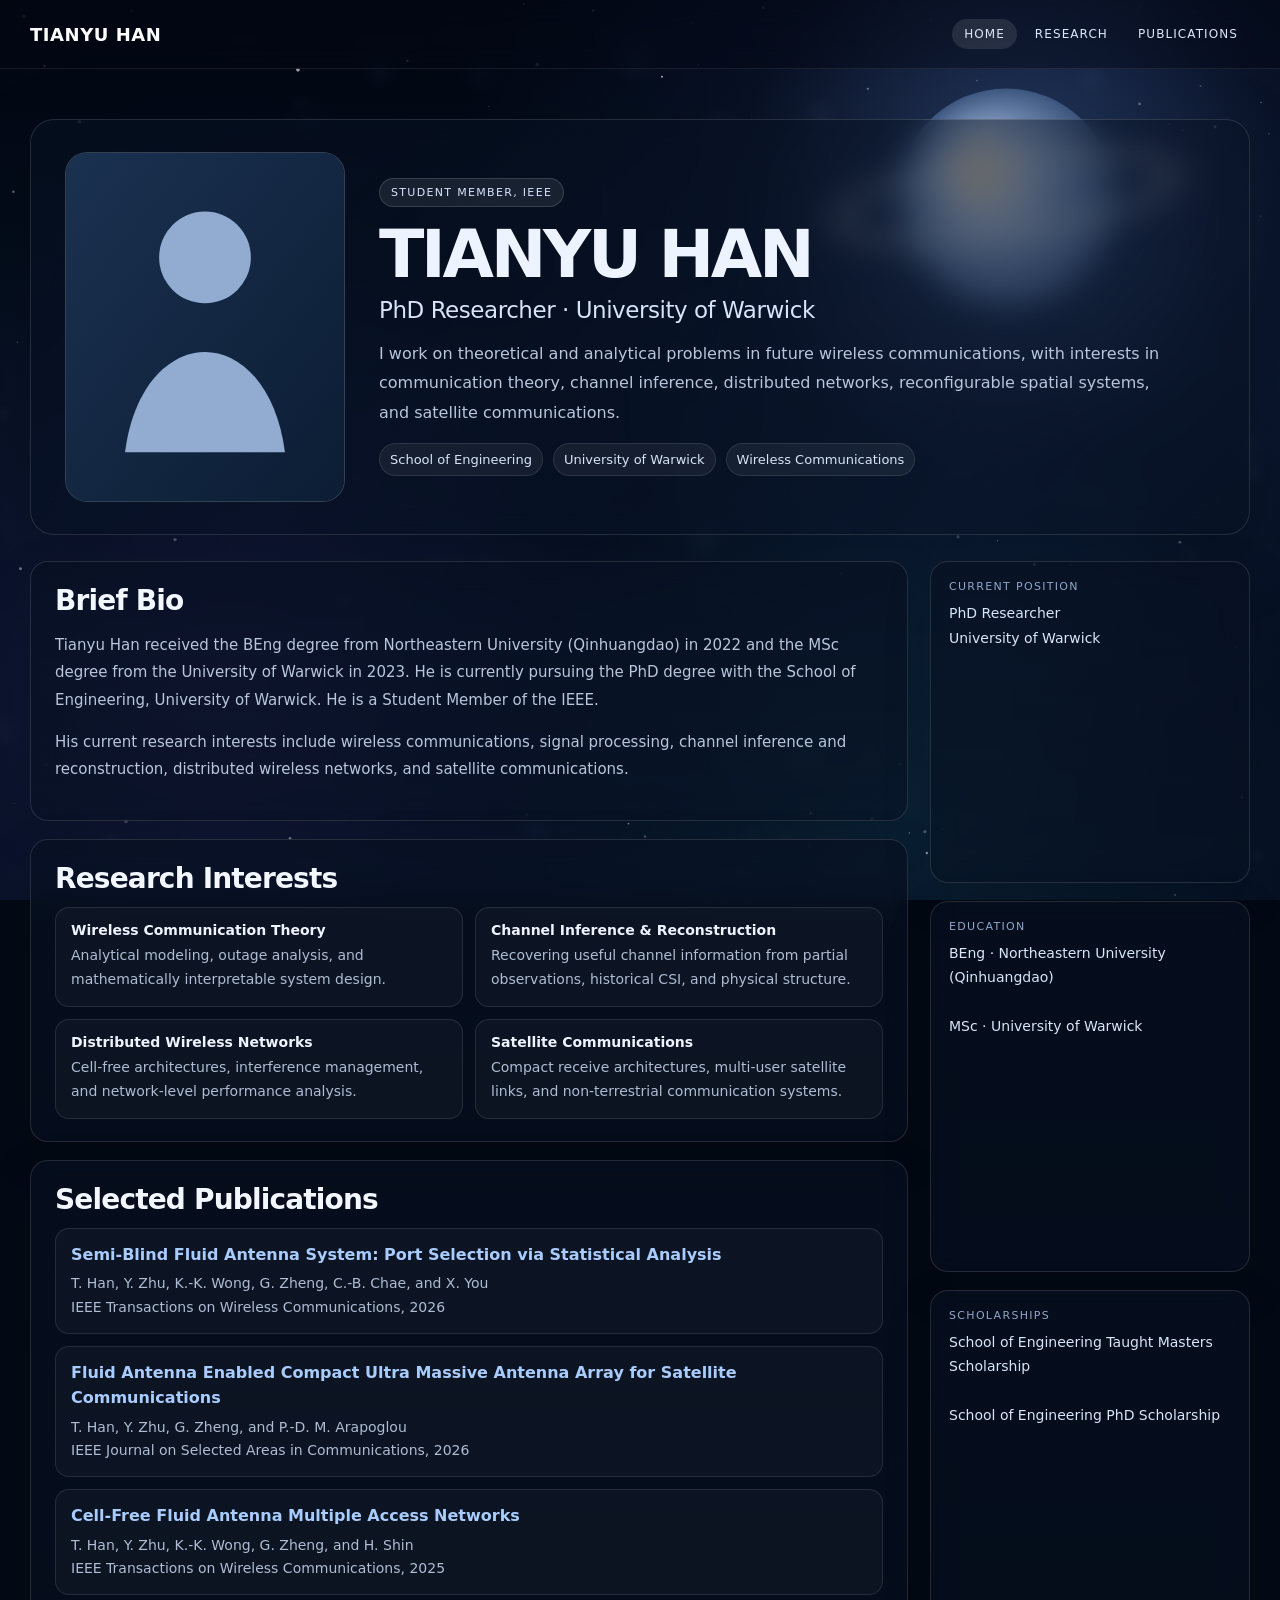
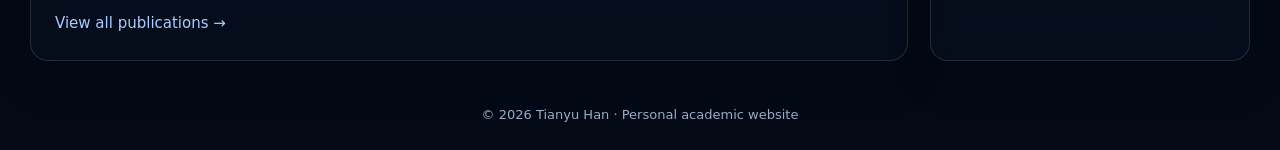
==== commit e0fe5dfb: "Add files via upload" ====
--- a/index.html
+++ b/index.html
@@ -9,6 +9,7 @@
 <link rel="stylesheet" href="assets/site.css">
 </head>
 <body>
+<canvas id="spaceCanvas" aria-hidden="true"></canvas>
 
 <div class="space-bg" aria-hidden="true">
   <div class="nebula n1"></div>
@@ -122,6 +123,7 @@
 </main>
 
 <footer class="footer">© 2026 Tianyu Han · Personal academic website</footer>
+<script src="assets/space.js"></script>
 <script src="assets/site.js"></script>
 </body>
 </html>
--- a/assets/site.css
+++ b/assets/site.css
@@ -24,6 +24,19 @@
 a:hover{text-decoration:underline}
 img{max-width:100%;display:block}
 .container{width:min(var(--max),calc(100% - 56px));margin:auto;position:relative;z-index:2}
+
+#spaceCanvas{
+  position:fixed;
+  inset:0;
+  width:100%;
+  height:100%;
+  z-index:0;
+  display:block;
+  background:
+    radial-gradient(1100px 720px at 84% 12%,rgba(72,130,255,.18),transparent 54%),
+    radial-gradient(840px 600px at 13% 78%,rgba(142,91,255,.14),transparent 55%),
+    linear-gradient(180deg,#020712 0%,#071225 42%,#08162c 100%);
+}
 
 /* ---------- animated universe background ---------- */
 .space-bg{
@@ -313,3 +326,5 @@
 @media(prefers-reduced-motion:reduce){
   .space-bg::before,.space-bg::after,.nebula,.planet{animation:none!important}
 }
+
+.space-bg{display:none!important}
